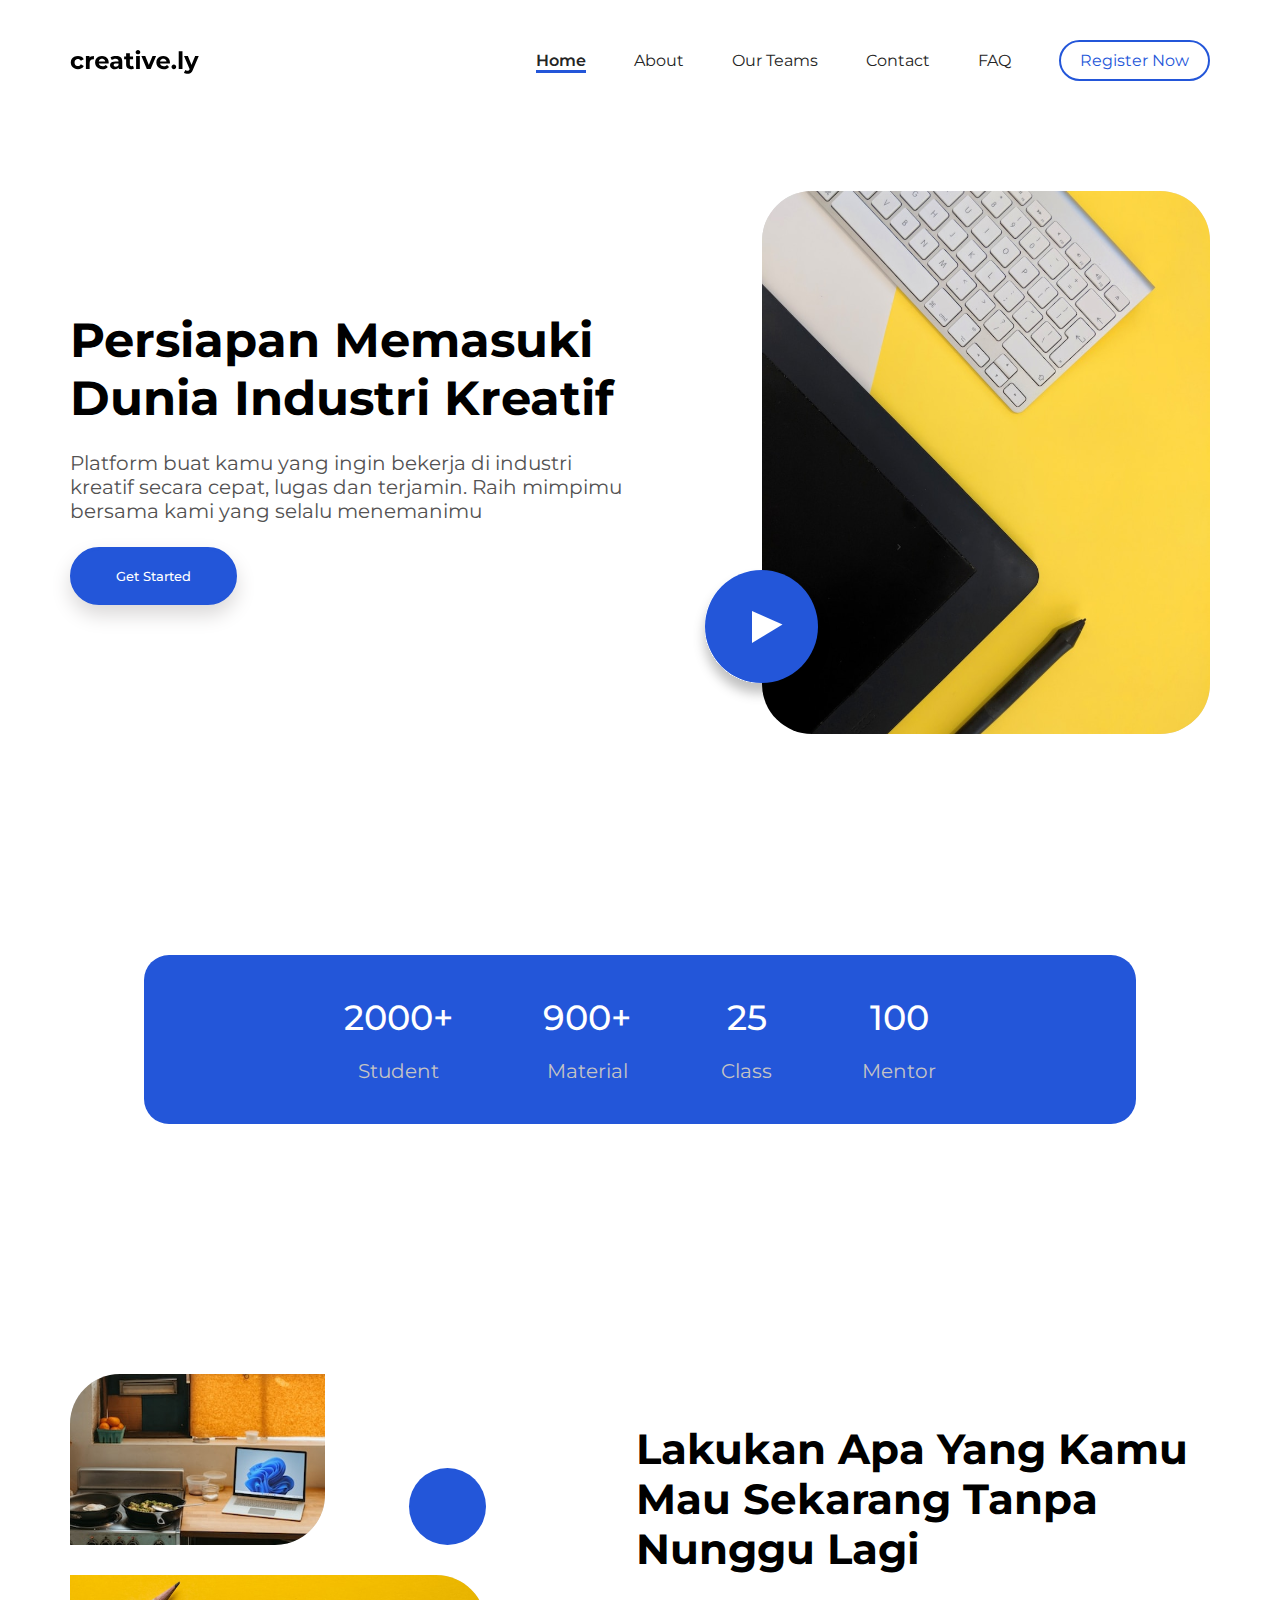
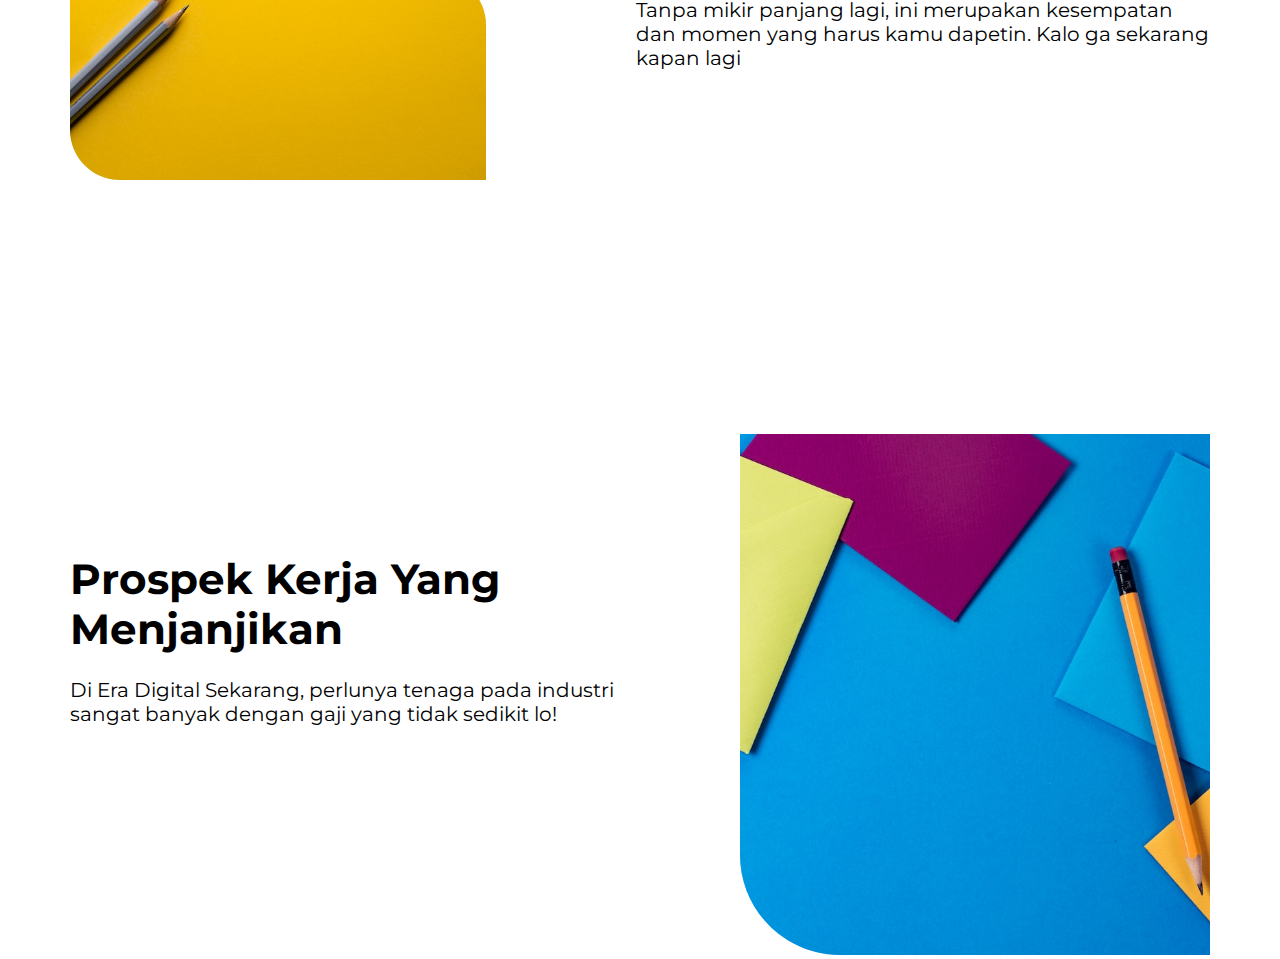
==== index.html @ ce6ff654 "interes,feature1,feature2" ====
<!DOCTYPE html>
<html lang="en">
<head>
    <meta charset="UTF-8">
    <meta http-equiv="X-UA-Compatible" content="IE=edge">
    <meta name="viewport" content="width=device-width, initial-scale=1.0">
    <link rel="stylesheet" href="assets/css/style.css">
    <title>CREATIVE.LY</title>
</head>
<body>
    <div class="container">
    <nav>
        <div class="nav-brand"><img src="assets/img/creative.ly.svg" alt="" srcset=""></div>
        <div class="nav-item">
            <ul class="nav-links">
                <li><a href="#" class="nav-link active">Home</a></li>
                <li><a href="#" class="nav-link">About</a></li>
                <li><a href="#" class="nav-link">Our Teams</a></li>
                <li><a href="#" class="nav-link">Contact</a></li>
                <li><a href="#" class="nav-link">FAQ</a></li>
            </ul>
            <div class="btn-secondary">Register Now</div>
        </div>
    </nav>
    <!--Hero-->
    <div class="hero">
        <div class="hero-heading">
            <h1>Persiapan Memasuki Dunia Industri Kreatif</h1>
            <p>Platform buat kamu yang ingin bekerja di industri kreatif secara cepat, lugas dan terjamin. Raih mimpimu bersama kami yang selalu menemanimu</p>
            <button class="btn-primary">Get Started</button>
        </div>
        <div class="hero-ilus">
            <img src="assets/img/hero-ilus.svg" alt="" srcset="">
            <a href="#"><img src="assets/img/play.svg" class="play" alt="" srcset=""></a>
        </div>
    </div>
    <!--Interest-->
    <section class="interes">
        <div class="row-4-col">
            <div class="col">
                <h4>2000+</h4>
                <p>Student</p>
            </div>
            <div class="col">
                <h4>900+</h4>
                <p>Material</p>
            </div>
            <div class="col">
                <h4>25</h4>
                <p>Class</p>
            </div>
            <div class="col">
                <h4>100</h4>
                <p>Mentor</p>
            </div>
        </div>
    </section>
    <!--Feature 1-->
    <section class="feature-one">
        <div class="feature-one-ilus">
            <img src="assets/img/Group3.svg" alt="" srcset="">
        </div>
        <div class="heading-ft-one">
            <h1>Lakukan Apa Yang Kamu Mau Sekarang Tanpa Nunggu Lagi</h1>
            <p>Tanpa mikir panjang lagi, ini merupakan kesempatan dan momen yang harus kamu dapetin. Kalo ga sekarang kapan lagi</p>
        </div>
    </section>
    <!--Feature 2-->
    <section class="feature-two">
        <div class="heading-ft-two">
            <h1>Prospek Kerja Yang Menjanjikan</h1>
            <p>Di Era Digital Sekarang, perlunya tenaga pada industri sangat banyak dengan gaji yang tidak sedikit lo!</p>
        </div>
        <div class="feature-one-ilus">
            <img src="assets/img/feature-2.svg" alt="" srcset="">
        </div>
    </section>
    </div>
</body>
</html>
---- assets/css/style.css ----
@import url('https://fonts.googleapis.com/css2?family=Montserrat:wght@400;500;700&family=Quicksand:wght@400;500;700&display=swap');

* {
    font-family: "Montserrat";
    margin: 0;
    padding: 0;;
}

.container{
    width: 1140px;
    margin: auto auto;
}
.nav-brand img{
    margin-top: 10px;
}

nav{
    display: flex;
    justify-content: space-between;
    margin-top: 40px;
}

.nav-item{
    display: flex;
    align-items: center;
}

.nav-links{
    display: flex;
}

.nav-links li{
    margin-right:  48px;
    list-style: none;
}

.nav-links a{
    color: #242424;
    text-decoration: none;
}

.nav-link.active{
    font-weight: 600;
    border-bottom: 3px solid #2356D9;
}

.btn-secondary{
    border: 2px solid #2356D9;
    color: #2356D9;
    padding: 9px 19px;
    border-radius: 50px;
}

.hero-heading{
    margin-top: 230px;
}

.hero-heading h1{
    font-size: 48px;
    width: 60%;
    margin-bottom: 24px;
}

.hero-heading p{
    font-size: 20px;
    width: 50%;
    margin-bottom: 24px;
    color: #535252;
}
.btn-primary{
    border: 3px solid #2356D9;
    background-color: #2356D9;
    color: #fff;
    padding: 18px 43px;
    border-radius: 50px;
    box-shadow: 0 10px 20px #dad8d8;
    font-weight: 500;
}

.hero{
    display: flex;
}

.hero-ilus{
margin-top: 110px;
position: relative;
}

.hero-ilus img{
right: 0;
position: absolute;
}

img.play{
    position: absolute;
    right: 380px;
    bottom: -100px;
}

.interes{
    width: 992px;
    margin-top: 350px;
    margin-left: auto ;
    margin-right: auto;
    background-color: #2356D9;
    border-radius: 25px;
}

.row-4-col {
    display: flex;
    padding: 41px 155px;
    justify-content: space-around;
    text-align: center;
}

.col h4{
    font-size: 35px;
    font-weight: 500;
    color: #fff;
}

.col p{
    font-size: 20px;
    color: rgb(197, 196, 196);
    margin-top: 20px;
}
.feature-one{
    display: flex;
    margin-top: 250px;
    justify-content: center;
}

.feature-two{
    display: flex;
    margin-top: 250px;
    justify-content: space-between;
}

/* .feature-one-ilus img{
    right: 12px;
} */

.heading-ft-one{
    margin-top: 50px;
    margin-left: 150px;
}

.heading-ft-two{
    width: 50%;
    margin-top: 120px;
}

.heading-ft-two h1{
    font-size: 42px;
    line-height: 50px;
}
.heading-ft-one h1{
    font-size: 42px;
    line-height: 50px;
}

.heading-ft-two p{
    font-size: 20px;
    margin-top: 24px;
}

.heading-ft-one p{
    font-size: 20px;
    margin-top: 24px;
}
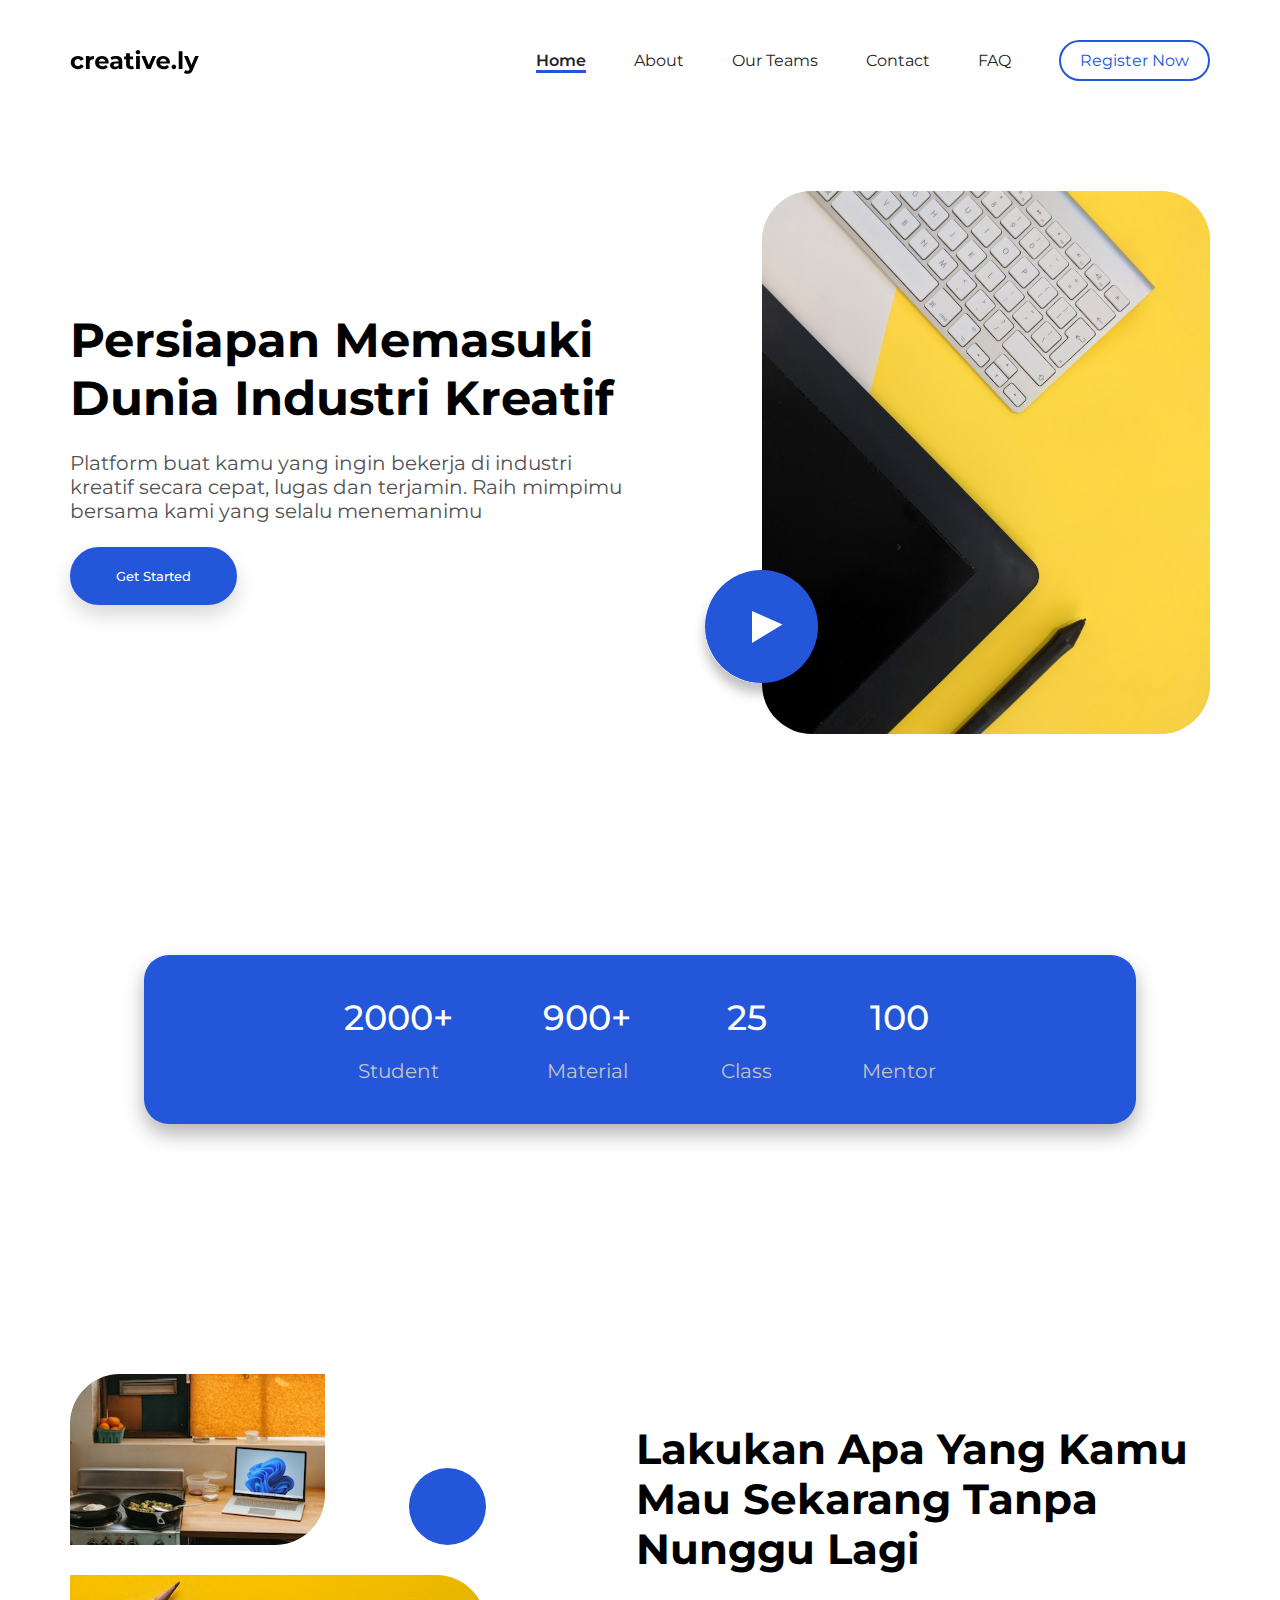
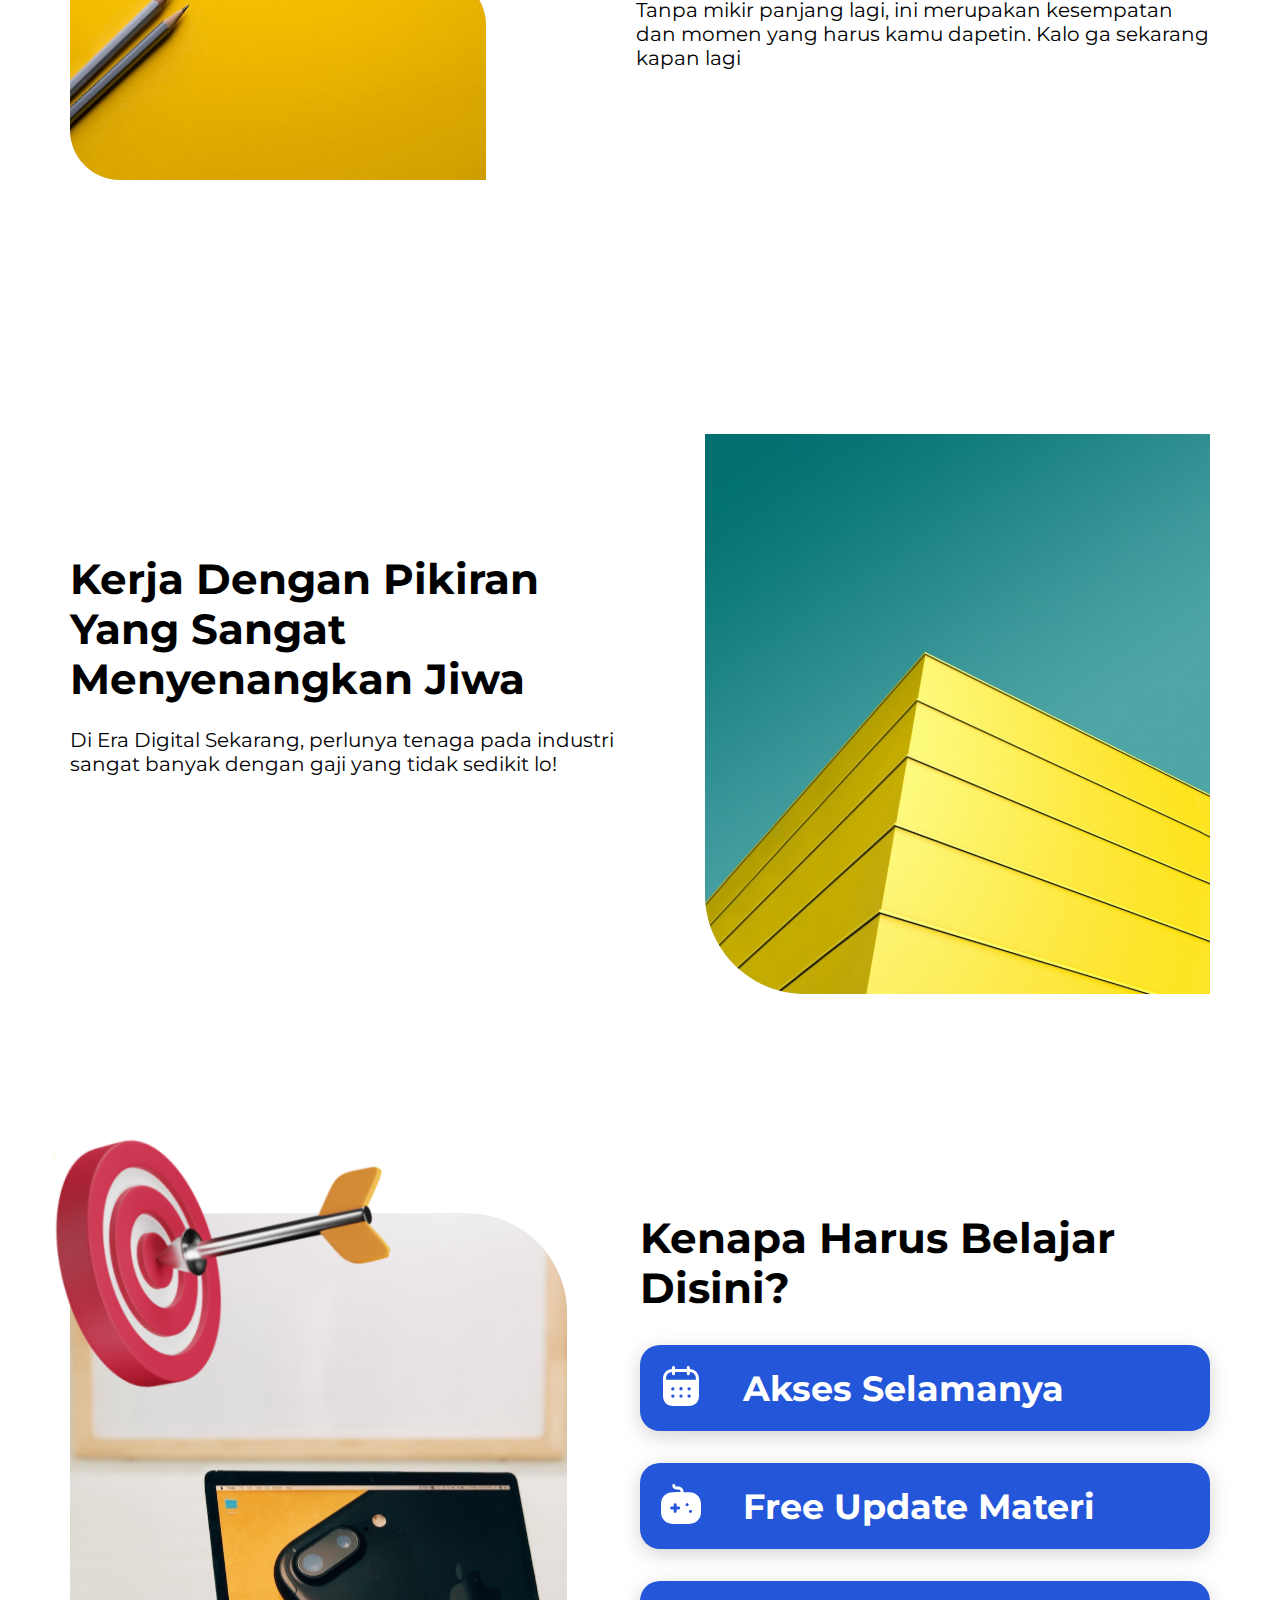
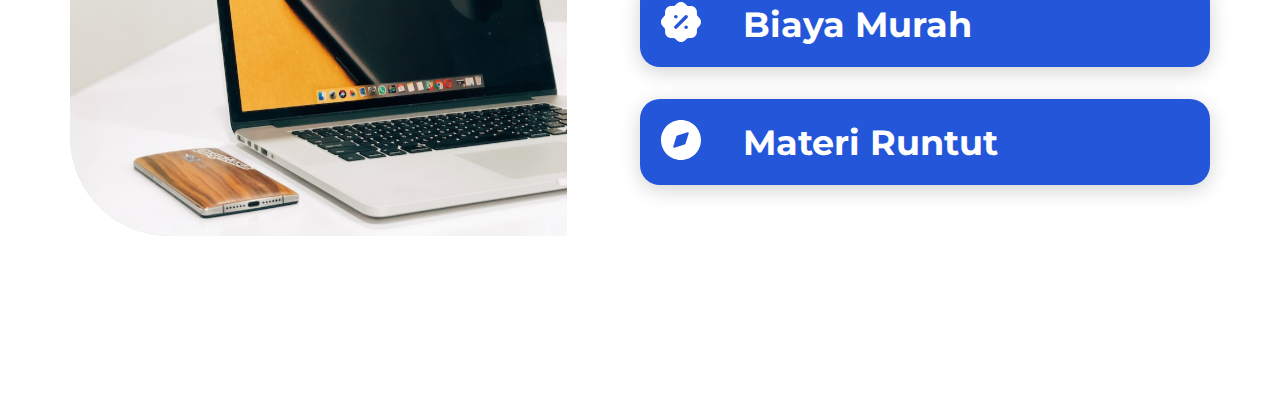
==== commit 9315d424: "Why Page" ====
--- a/index.html
+++ b/index.html
@@ -68,13 +68,55 @@
     <!--Feature 2-->
     <section class="feature-two">
         <div class="heading-ft-two">
-            <h1>Prospek Kerja Yang Menjanjikan</h1>
+            <h1>Kerja Dengan Pikiran Yang Sangat Menyenangkan Jiwa</h1>
             <p>Di Era Digital Sekarang, perlunya tenaga pada industri sangat banyak dengan gaji yang tidak sedikit lo!</p>
         </div>
         <div class="feature-one-ilus">
             <img src="assets/img/feature-2.svg" alt="" srcset="">
         </div>
     </section>
+    <!--reason-->
+    <section class="reason">
+        <div class="rs-ilus">
+            <img src="assets/img/reason.svg" alt="" srcset="">
+            <img src="assets/img/icon-arrow.svg" alt="" srcset="" class="arrow">
+        </div>
+        <div class="heading-reason">
+            <h1>Kenapa Harus Belajar Disini?</h1>
+            <div class="card-rs">
+                <div class="icon-rs">
+                    <img src="assets/img/Calendar.svg" alt="">
+                </div>
+                <div class="card-heading">
+                    <h2>Akses Selamanya</h2>
+                </div>
+            </div>
+            <div class="card-rs">
+                <div class="icon-rs">
+                    <img src="assets/img/Game.svg" alt="">
+                </div>
+                <div class="card-heading">
+                    <h2>Free Update Materi</h2>
+                </div>
+            </div>
+            <div class="card-rs">
+                <div class="icon-rs">
+                    <img src="assets/img/Discount.svg" alt="">
+                </div>
+                <div class="card-heading">
+                    <h2>Biaya Murah</h2>
+                </div>
+            </div>
+            <div class="card-rs">
+                <div class="icon-rs">
+                    <img src="assets/img/Discovery.svg" alt="">
+                </div>
+                <div class="card-heading">
+                    <h2>Materi Runtut</h2>
+                </div>
+            </div>
+        </div>
+    </section>
     </div>
 </body>
 </html>--- a/assets/css/style.css
+++ b/assets/css/style.css
@@ -104,6 +104,7 @@
     margin-right: auto;
     background-color: #2356D9;
     border-radius: 25px;
+    box-shadow: 0 10px 20px #b5b2b2;
 }
 
 .row-4-col {
@@ -136,10 +137,6 @@
     justify-content: space-between;
 }
 
-/* .feature-one-ilus img{
-    right: 12px;
-} */
-
 .heading-ft-one{
     margin-top: 50px;
     margin-left: 150px;
@@ -167,4 +164,45 @@
 .heading-ft-one p{
     font-size: 20px;
     margin-top: 24px;
+}
+
+.reason{
+    display: grid;
+    grid-template-columns: 1fr 1fr;
+    margin: 215px auto ;
+}
+
+.card-rs{
+    background-color: #2356D9;
+    display: flex;
+    align-items: center;
+    border-radius: 20px;
+    padding: 17px ;
+    margin-top: 32px;
+    box-shadow: 0 5px 20px #d3d3d3;
+}
+
+.heading-reason h1{
+    font-size: 42px;
+    line-height: 50px;
+}
+
+.heading-reason h2{
+    font-size: 35px;
+    line-height: 35px;
+    margin-left: 38px;
+    color: #fff;
+}
+
+.rs-ilus{
+    position: relative;
+}
+
+.rs-ilus img{
+    position: absolute;
+}
+
+img.arrow{
+    left: -70px;
+    top: -200px;
 }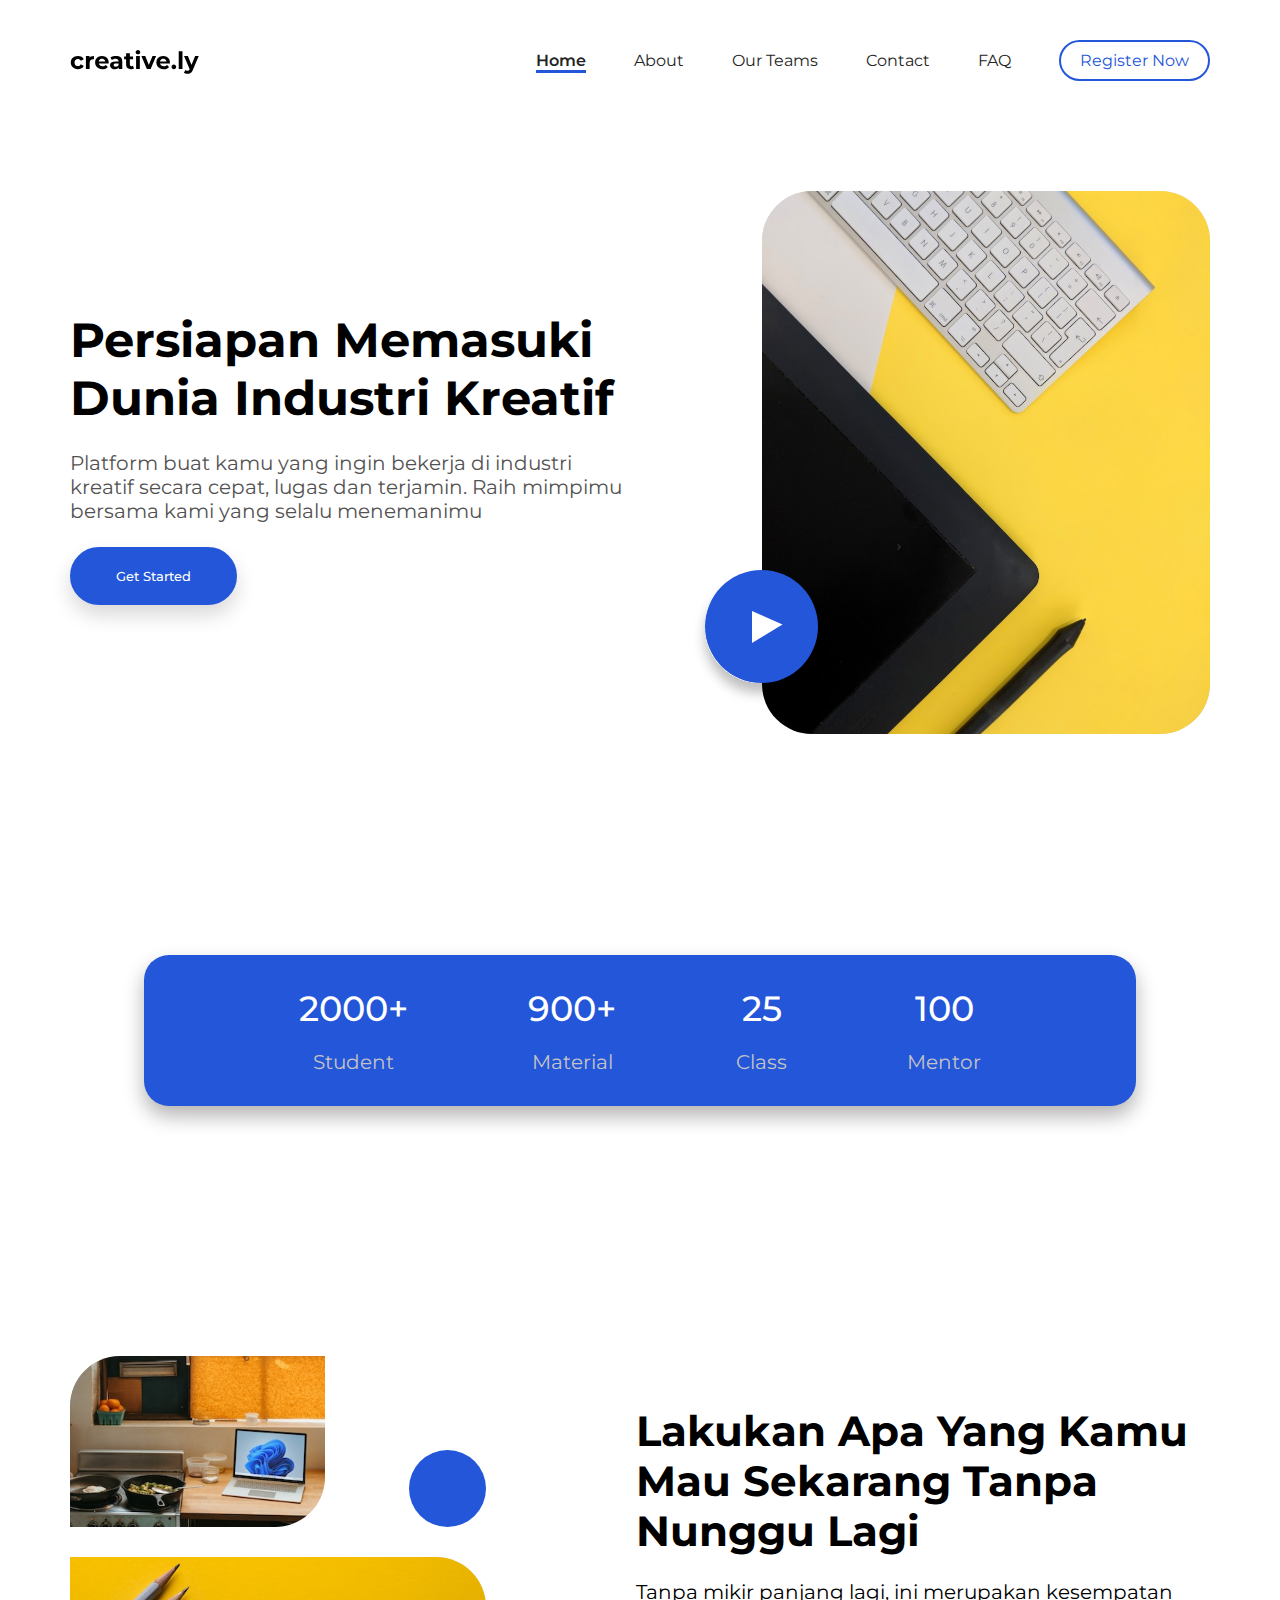
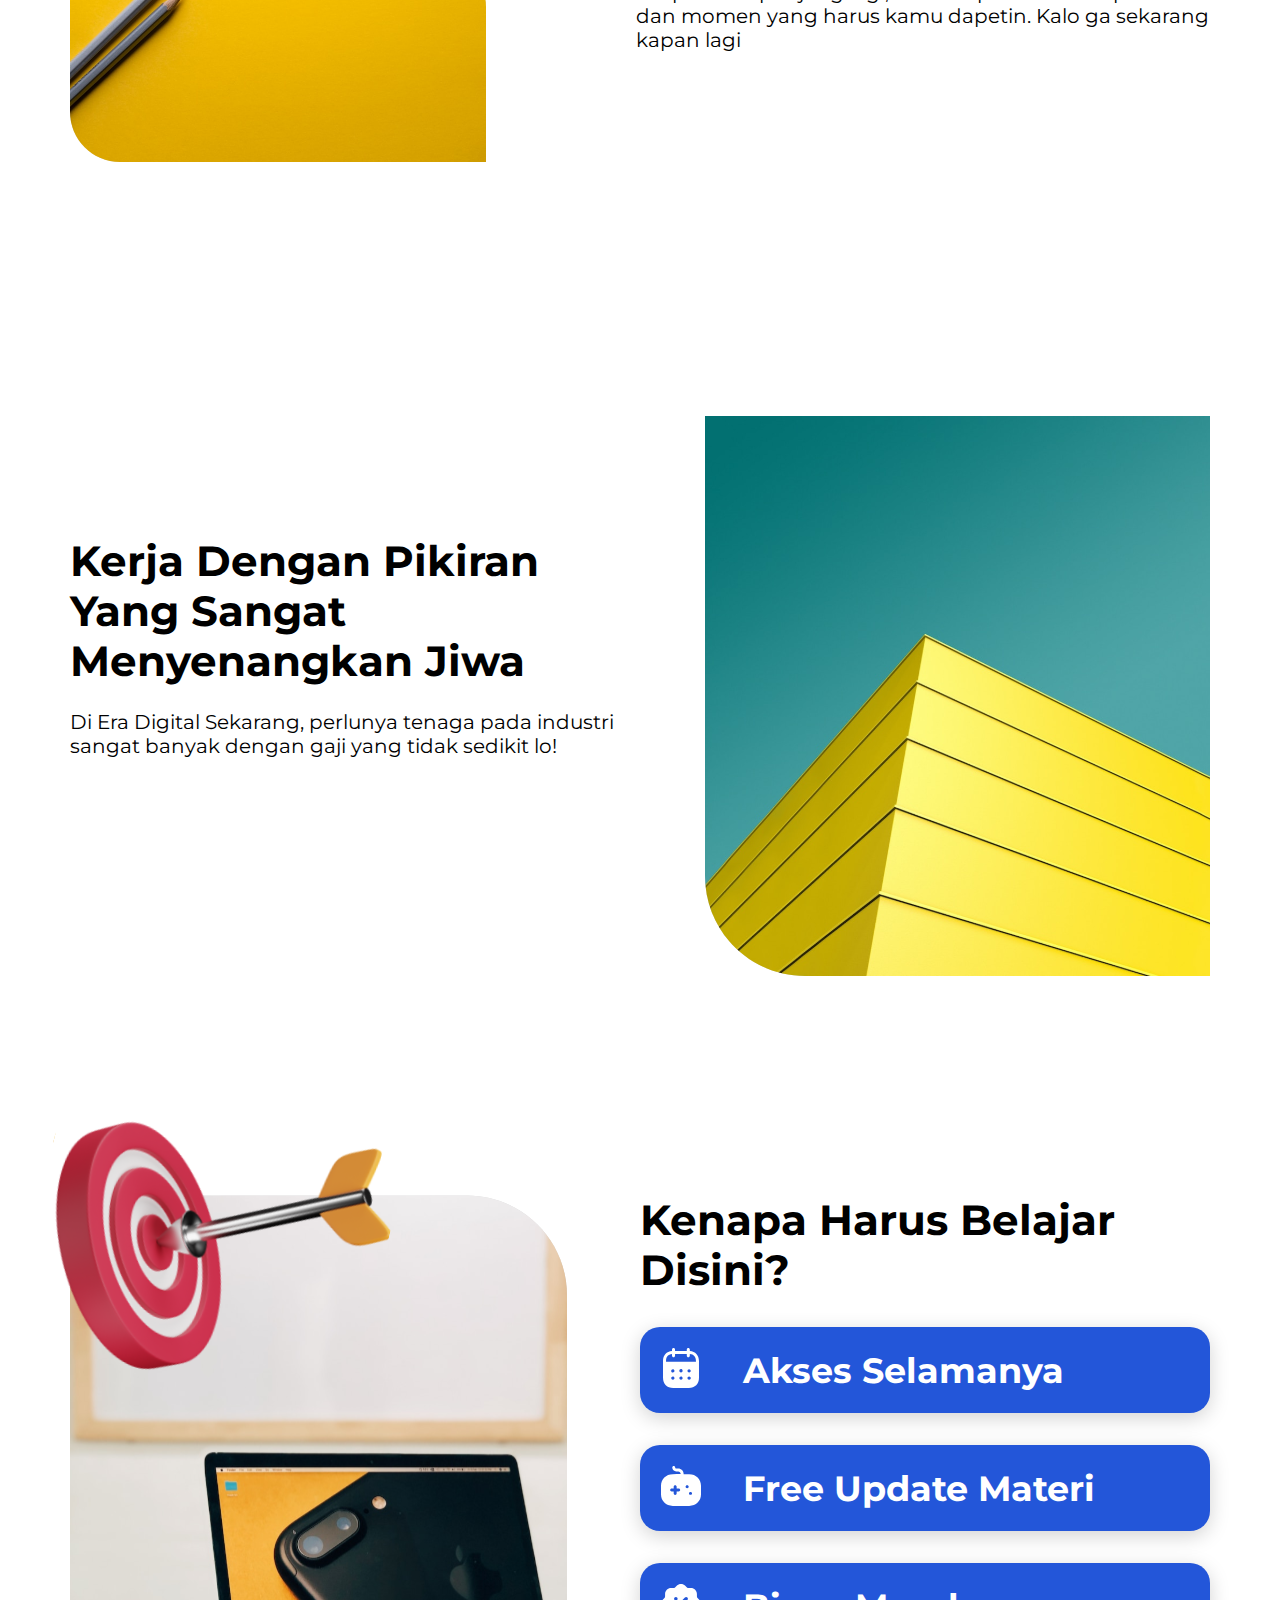
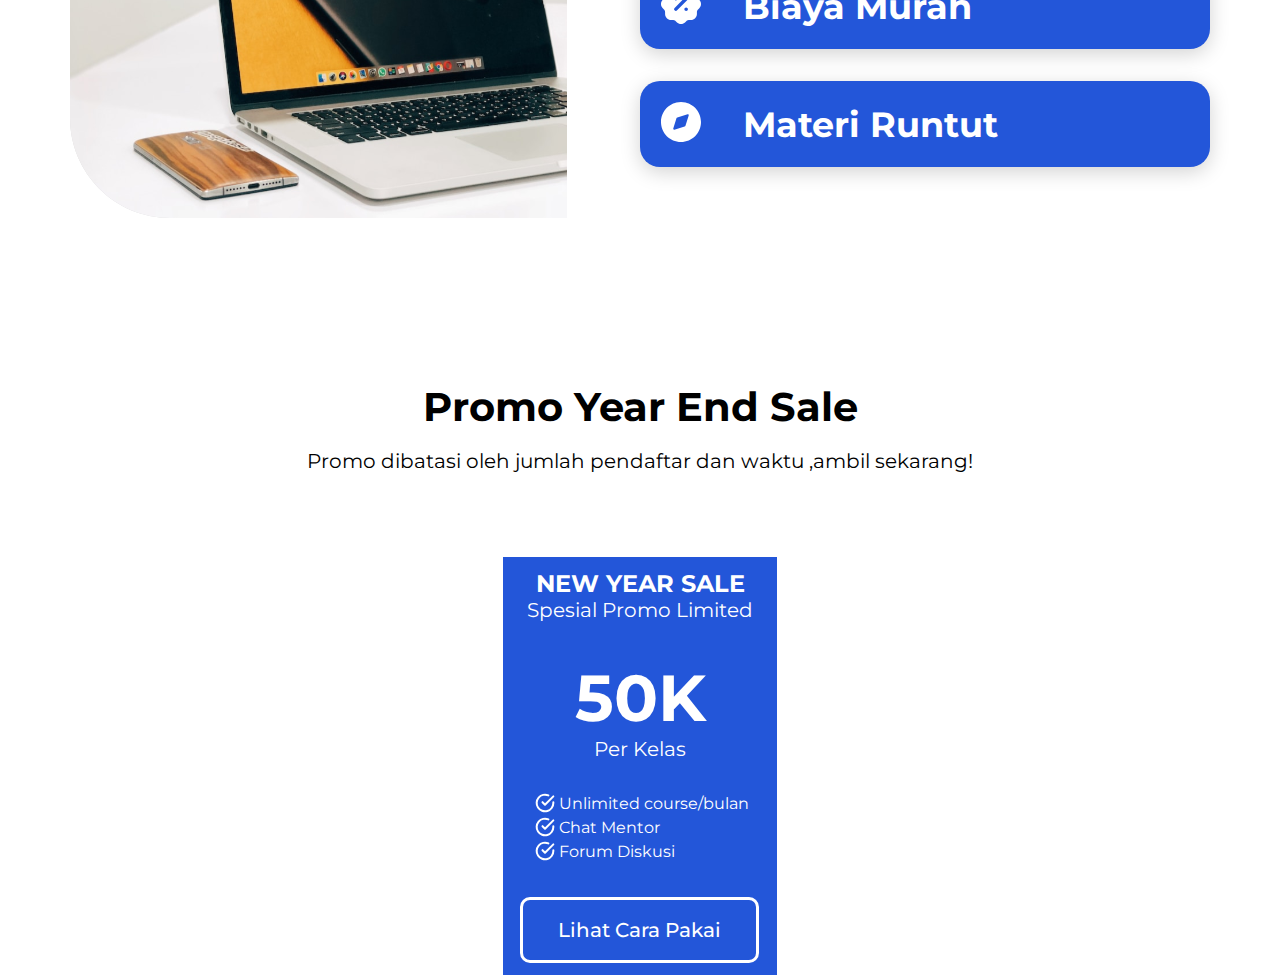
==== commit 4234ae1f: "pricing" ====
--- a/index.html
+++ b/index.html
@@ -117,6 +117,39 @@
             </div>
         </div>
     </section>
+    <!--Price-->
+    <section class="price">
+        <div class="heading-price">
+            <h1>Promo Year End Sale</h1>
+            <p>Promo dibatasi oleh jumlah pendaftar dan waktu ,ambil sekarang!</p>
+        </div>
+        <div class="card-price">
+            <div class="description-price">
+                <div class="tittle-price">
+                <h2>NEW YEAR SALE</h2>
+                <p>Spesial Promo Limited</p>
+                </div>
+                <div class="pricing">
+                    <h1>50<span>K</span> </h1>
+                    <p class="pricing">Per Kelas</p>
+                </div>
+                <div class="feature-list">
+                    <p>
+                        <img src="assets/img/check-circle.svg" alt="" srcset="">Unlimited course/bulan
+                    </p>
+                    <p>
+                        <img src="assets/img/check-circle.svg" alt="" srcset="">Chat Mentor
+                    </p>
+                    <p>
+                        <img src="assets/img/check-circle.svg" alt="" srcset="">Forum Diskusi
+                    </p>
+                </div>
+                <div class="cta-price">
+                    <button class="btn-price">Lihat Cara Pakai</button>
+                </div>
+            </div>
+        </div>
+    </section>
     </div>
 </body>
 </html>--- a/assets/css/style.css
+++ b/assets/css/style.css
@@ -51,6 +51,13 @@
     border-radius: 50px;
 }
 
+.btn-secondary:hover{
+    color: #fff;
+    background-color: #2356D9;
+    padding: 9px 19px;
+    border-radius: 50px;
+}
+
 .hero-heading{
     margin-top: 230px;
 }
@@ -109,8 +116,8 @@
 
 .row-4-col {
     display: flex;
-    padding: 41px 155px;
-    justify-content: space-around;
+    padding: 32px 155px;
+    justify-content: space-between;
     text-align: center;
 }
 
@@ -205,4 +212,94 @@
 img.arrow{
     left: -70px;
     top: -200px;
+}
+
+.heading-price{
+    text-align: center;
+}
+
+.heading-price h1{
+    font-size: 40px;
+}
+
+.heading-price p{
+    font-size: 20px;
+    margin-top: 18px;
+}
+
+.card-price{
+    margin-top: 84px;
+    width: 250px;
+    background-color: #2356D9;
+    padding: 12px;
+    margin-left: auto ;
+    margin-right: auto;
+}
+
+.tittle-price{
+    text-align: center;
+    margin-bottom: 36px;
+}
+
+.tittle-price h2{
+    font-size: 24px;
+    color: #fff;
+}
+
+.tittle-price p{
+    font-size: 20px;
+    color: #fff;
+}
+
+.pricing{
+    text-align: center;
+    margin-bottom: 32px;
+}
+
+.pricing h1{
+    font-size: 65px;
+    color: #fff;
+}
+
+.pricing p{
+    font-size: 20px;
+    color: #fff;
+}
+
+.feature-list{
+    margin-left: 20px;
+}
+
+.feature-list p{
+    display: flex;
+    align-items: center;
+    color: #fff;
+    margin-top: 4px;
+}
+
+.feature-list img{
+    margin-right: 4px;
+}
+
+.btn-price{
+    background-color: #2356D9;
+    color: #fff;
+    border: 3px solid #fff;
+    padding: 18px 35px;
+    font-size: 20px;
+    font-weight: 500;
+    border-radius: 10px;
+    margin-top: 36px;
+    margin-left: 5px;
+}
+
+.btn-price:hover{
+    background-color: #fff;
+    color: #2356D9;
+    padding: 18px 35px;
+    font-size: 20px;
+    font-weight: 500;
+    border-radius: 10px;
+    margin-top: 36px;
+    margin-left: 5px;
 }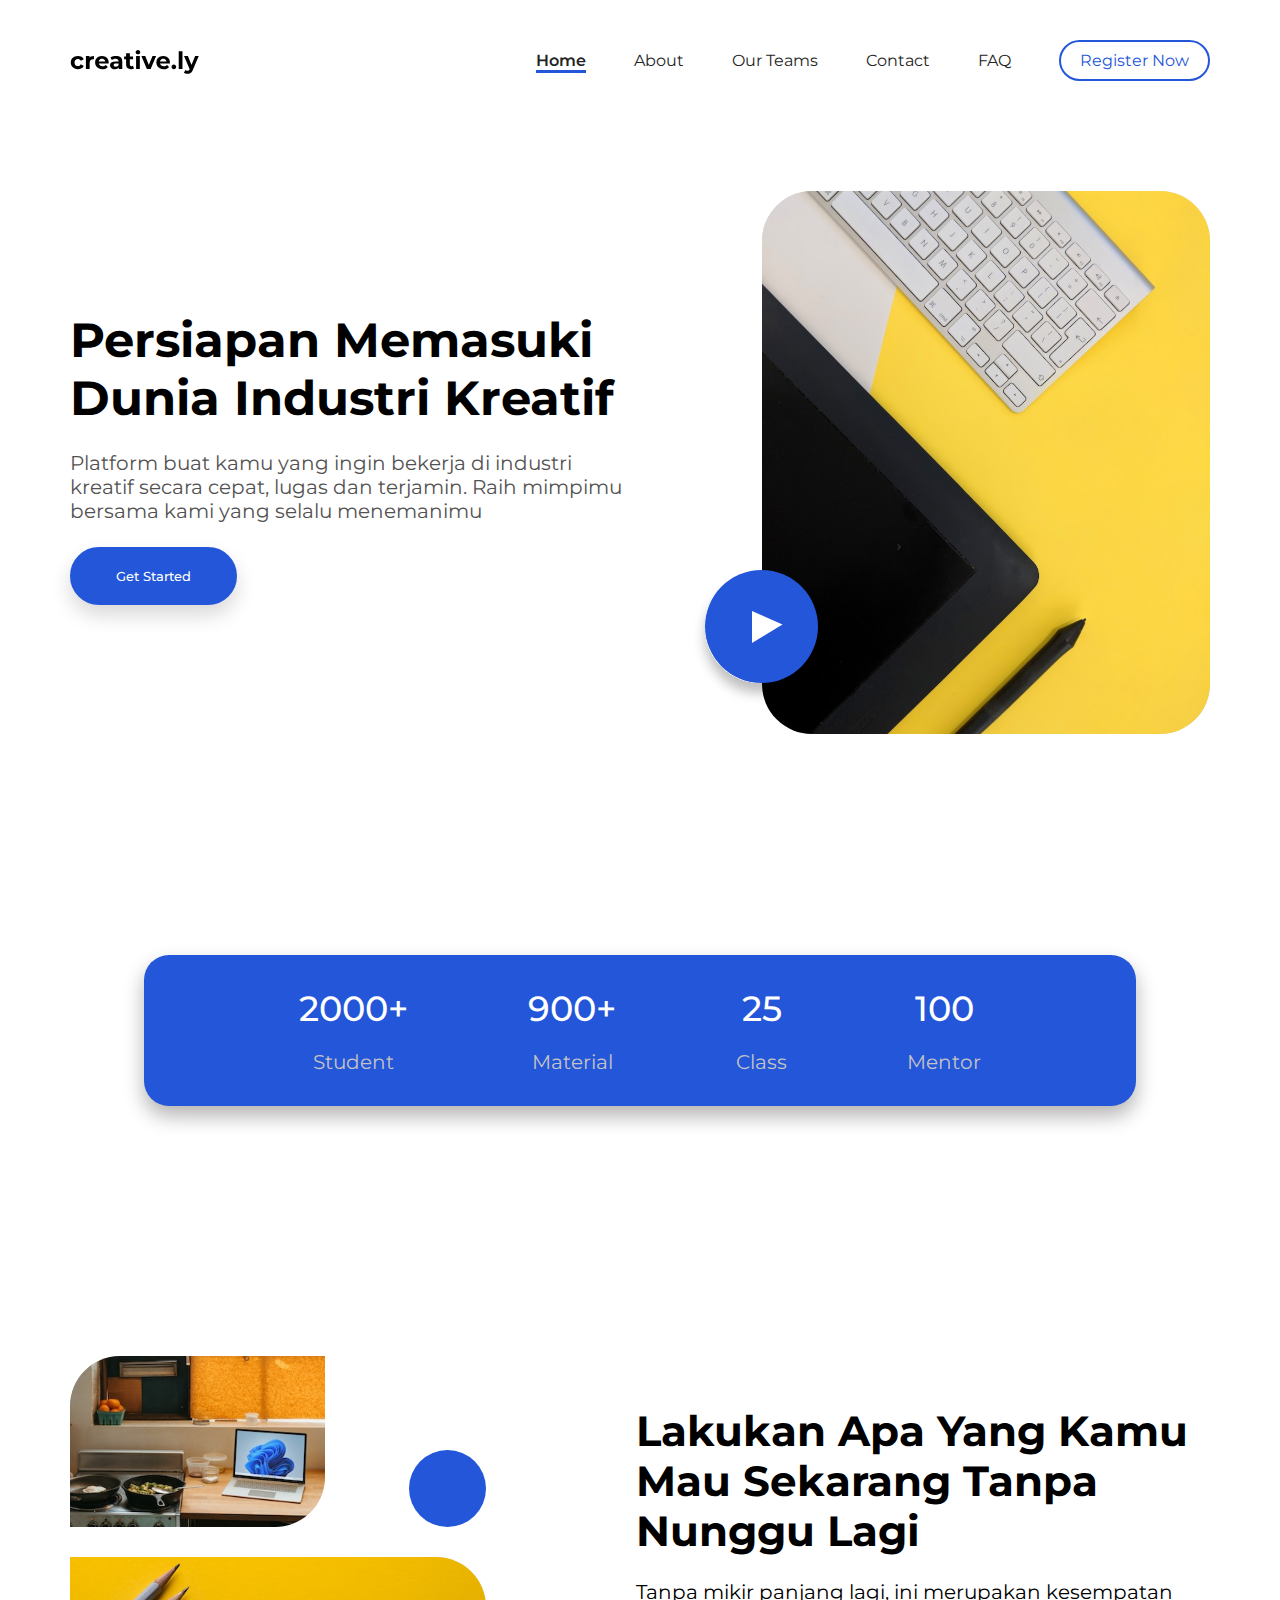
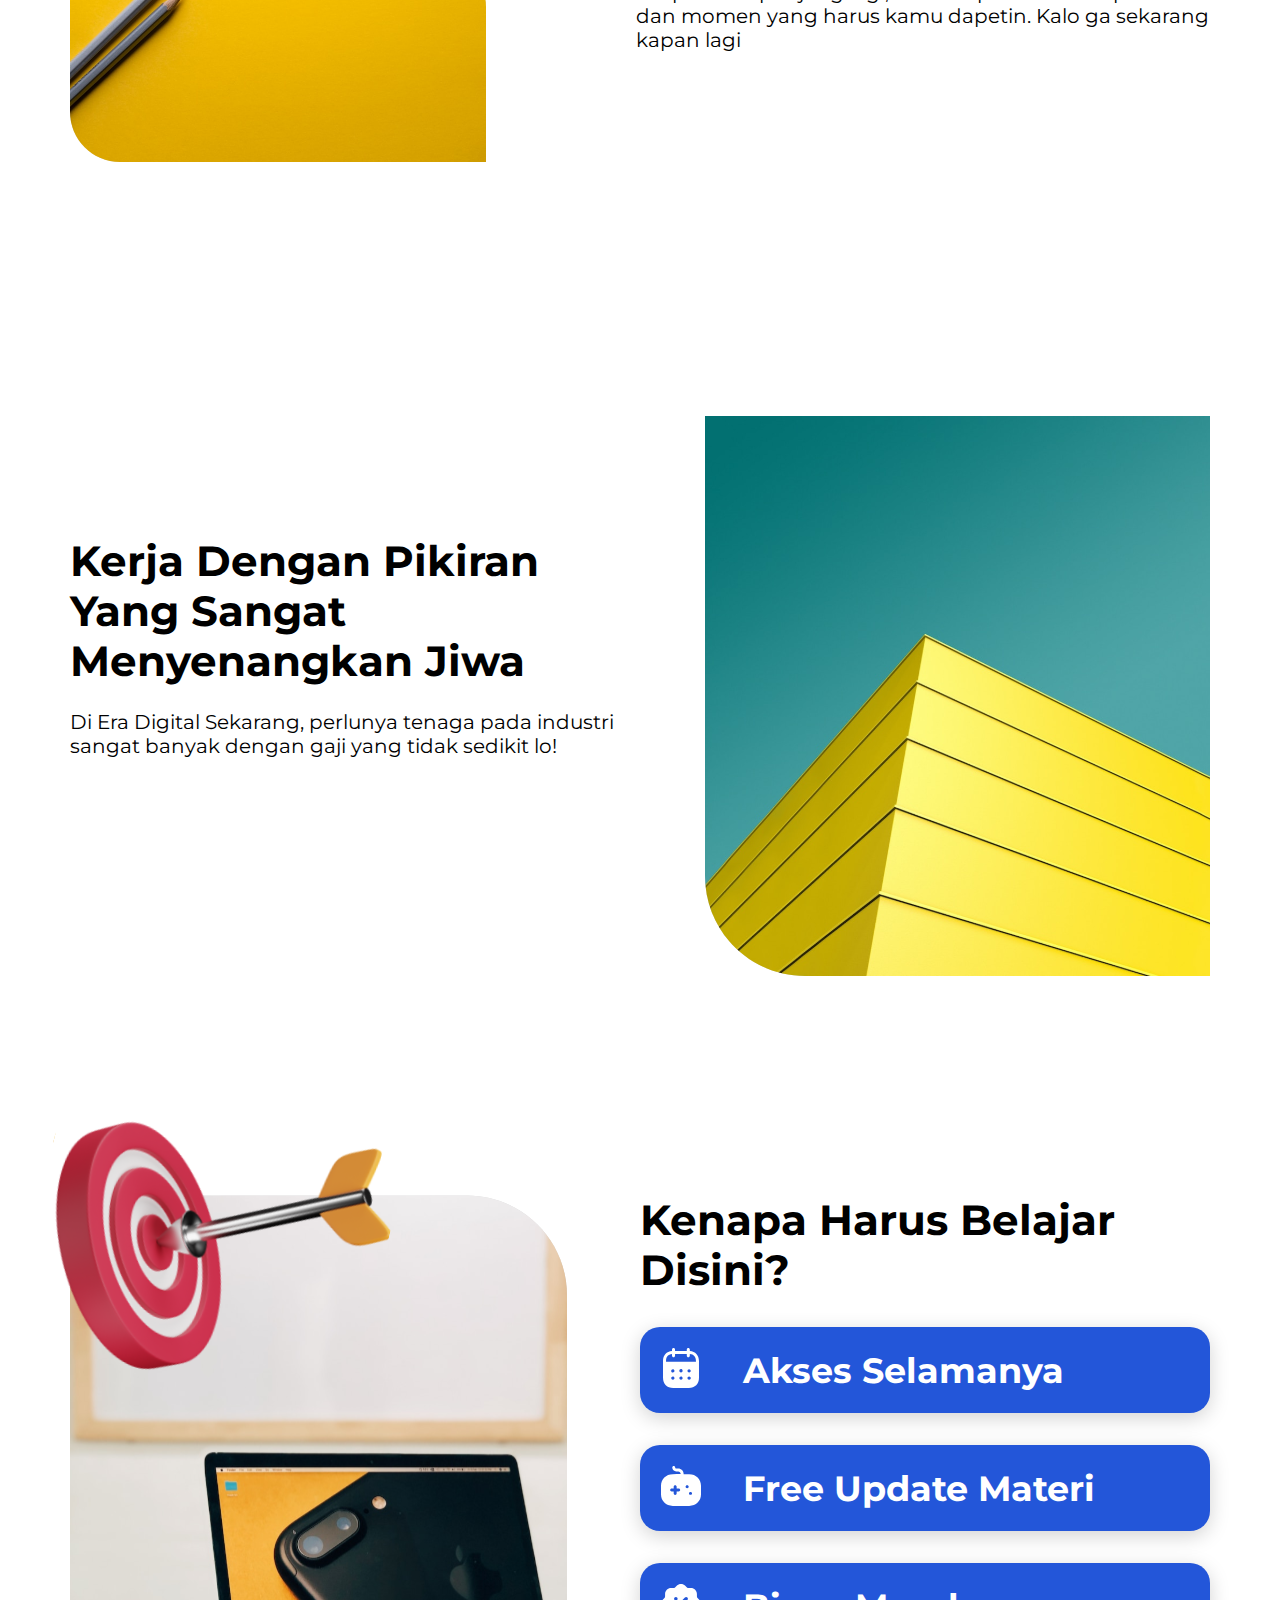
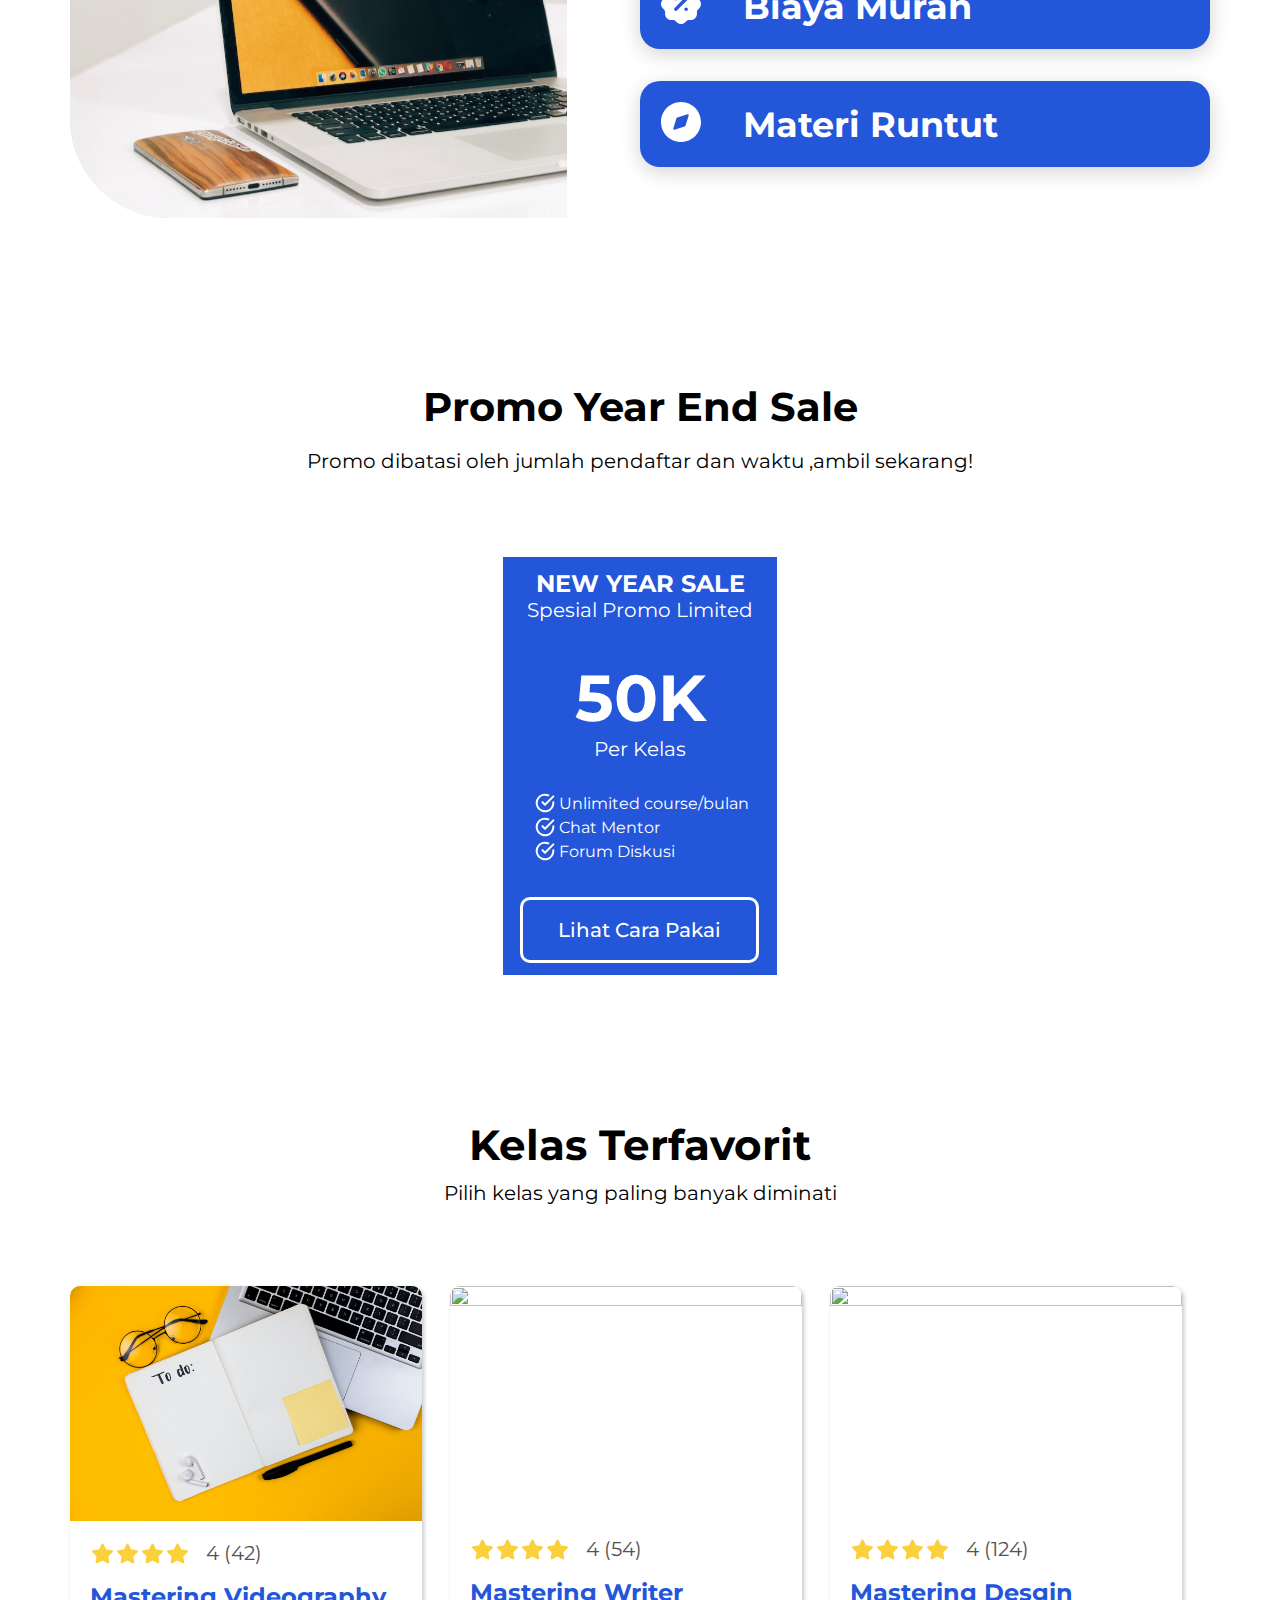
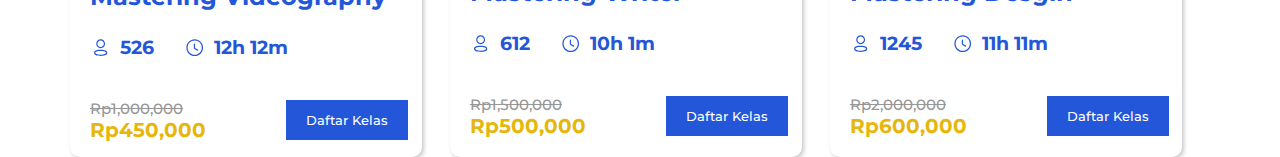
==== commit cf684f38: "Favorite Class" ====
--- a/index.html
+++ b/index.html
@@ -150,6 +150,124 @@
             </div>
         </div>
     </section>
+    <!--favorite-->
+    <section class="favorite">
+        <div class="heading-favorite">
+            <h1>Kelas Terfavorit</h1>
+            <p>Pilih kelas yang paling banyak diminati</p>
+        </div>
+        <div class="row-card-fav">
+        <div class="card-favorite">
+            <div class="img-fav">
+                <img src="assets/img/fav-1.jpg" alt="" srcset="">
+            </div>
+            <div class="container-fav">
+            <div class="star-rate">
+                <img src="assets/img/Star.svg" alt="" srcset="">
+                <img src="assets/img/Star.svg" alt="" srcset="">
+                <img src="assets/img/Star.svg" alt="" srcset="">
+                <img src="assets/img/Star.svg" alt="" srcset="">
+                <p>4 (42)</p>
+            </div>
+            <div class="heading-card-favorite">
+                <h2>Mastering Videography</h2>
+            </div>
+            <div class="rate-card">
+                <div class="count-pro">
+                    <img src="assets/img/Profile.svg" alt="">
+                    <h3>526</h3>
+                </div>
+                <div class="count-time">
+                    <img src="assets/img/Time-Circle.svg" alt="">
+                    <h3>12h 12m</h3>
+                </div>
+            </div>
+            <div class="bottom-card">
+            <div class="fav-price">
+                <h4><strike>Rp1,000,000</strike></h4>
+                <h3>Rp450,000</h3>
+            </div>
+            <div class="btn-card-fav">
+                <button class="btn-fav">Daftar Kelas</button>
+            </div>
+            </div>
+            </div>
+            </div>
+        <div class="card-favorite">
+            <div class="img-fav">
+                <img src="assets/img/fav-2.jpg" alt="" srcset="" class="rotatethis">
+            </div>
+            <div class="container-fav">
+            <div class="star-rate">
+                <img src="assets/img/Star.svg" alt="" srcset="">
+                <img src="assets/img/Star.svg" alt="" srcset="">
+                <img src="assets/img/Star.svg" alt="" srcset="">
+                <img src="assets/img/Star.svg" alt="" srcset="">
+                <p>4 (54)</p>
+            </div>
+            <div class="heading-card-favorite">
+                <h2>Mastering Writer</h2>
+            </div>
+            <div class="rate-card">
+                <div class="count-pro">
+                    <img src="assets/img/Profile.svg" alt="">
+                    <h3>612</h3>
+                </div>
+                <div class="count-time">
+                    <img src="assets/img/Time-Circle.svg" alt="">
+                    <h3>10h 1m</h3>
+                </div>
+            </div>
+            <div class="bottom-card">
+            <div class="fav-price">
+                <h4><strike>Rp1,500,000</strike></h4>
+                <h3>Rp500,000</h3>
+            </div>
+            <div class="btn-card-fav">
+                <button class="btn-fav">Daftar Kelas</button>
+            </div>
+            </div>
+            </div>
+            </div>
+        <div class="card-favorite">
+            <div class="img-fav">
+                <img src="assets/img/fav-3.jpg" alt="" srcset="" class="rotatethis">
+            </div>
+            <div class="container-fav">
+            <div class="star-rate">
+                <img src="assets/img/Star.svg" alt="" srcset="">
+                <img src="assets/img/Star.svg" alt="" srcset="">
+                <img src="assets/img/Star.svg" alt="" srcset="">
+                <img src="assets/img/Star.svg" alt="" srcset="">
+                <p>4 (124)</p>
+            </div>
+            <div class="heading-card-favorite">
+                <h2>Mastering Desgin</h2>
+            </div>
+            <div class="rate-card">
+                <div class="count-pro">
+                    <img src="assets/img/Profile.svg" alt="">
+                    <h3>1245</h3>
+                </div>
+                <div class="count-time">
+                    <img src="assets/img/Time-Circle.svg" alt="">
+                    <h3>11h 11m</h3>
+                </div>
+            </div>
+            <div class="bottom-card">
+            <div class="fav-price">
+                <h4><strike>Rp2,000,000</strike></h4>
+                <h3>Rp600,000</h3>
+            </div>
+            <div class="btn-card-fav">
+                <button class="btn-fav">Daftar Kelas</button>
+            </div>
+            </div>
+            </div>
+            </div>
+        </div>
+    </section>
+    
     </div>
 </body>
 </html>--- a/assets/css/style.css
+++ b/assets/css/style.css
@@ -3,7 +3,7 @@
 * {
     font-family: "Montserrat";
     margin: 0;
-    padding: 0;;
+    padding: 0;
 }
 
 .container{
@@ -302,4 +302,130 @@
     border-radius: 10px;
     margin-top: 36px;
     margin-left: 5px;
+}
+
+.row-card-fav{
+    display: grid;
+    grid-template-columns: 1fr 1fr 1fr;
+}
+.favorite{
+    margin-top: 144px;
+}
+
+.heading-favorite{
+    text-align: center;
+    margin-bottom: 81px;
+}
+
+.heading-favorite h1{
+    font-size: 42px;
+    margin-bottom: 10px;
+}
+
+.heading-favorite p{
+    font-size: 20px;
+}
+.row-card-fav {
+    display: grid;
+    grid-template-columns: 1fr 1fr 1fr;
+    grid-template-rows: 1fr;
+}
+
+.card-favorite{
+    width: 352px;
+    box-shadow: 2px 2px 4px #c9c9c9;
+    border-radius: 10px;
+}
+
+.img-fav img{
+    width: 100%;
+    border-radius: 10px 10px 0 0;
+    aspect-ratio: 3/2;
+    object-fit: contain;
+}
+img.rotatethis{
+    width: 100%;
+    object-fit: cover;
+}
+
+.star-rate{
+    display: flex;
+    align-items: center;
+    margin-top: 16px;
+}
+.container-fav{
+    margin-left: 20px;
+}
+
+.star-rate p{
+    margin-left: 16px;
+    font-size: 20px;
+    color: #535353;
+}
+
+.heading-card-favorite{
+    margin-top: 16px;
+    margin-bottom: 25px;
+    color: #2356D9;
+}
+.rate-card{
+    display: flex;
+    align-items: center;
+}
+.count-pro{
+    display: flex;
+    color: #2356D9;
+}
+
+.count-pro h3{
+    margin-left: 9px;
+}
+
+.count-time{
+    display: flex;
+    color: #2356D9;
+    margin-left: 30px;
+}
+
+.count-time h3{
+    margin-left: 9px;
+}
+
+.bottom-card{
+    display: flex;
+    margin-top: 40px;
+}
+
+.btn-fav{
+    background-color: #2356D9;
+    padding: 12px 20px;
+    color: #fff;
+    border: none;
+    margin-left: 80px;
+    font-weight: 500;
+}
+
+.btn-fav:hover{
+    background-color: #ffffff;
+    padding: 12px 20px;
+    color: #2356D9;
+    border: 1px solid #2356D9;
+    margin-left: 80px;
+    font-weight: 500;
+}
+
+.bottom-card{
+    margin-bottom: 15px;
+    align-items: center;
+}
+
+.bottom-card h4{
+    color: #979797;
+    font-size: 15px;
+    font-weight: 500;
+}
+
+.bottom-card h3{
+    color: #E7B60B;
+    font-size: 20px;
 }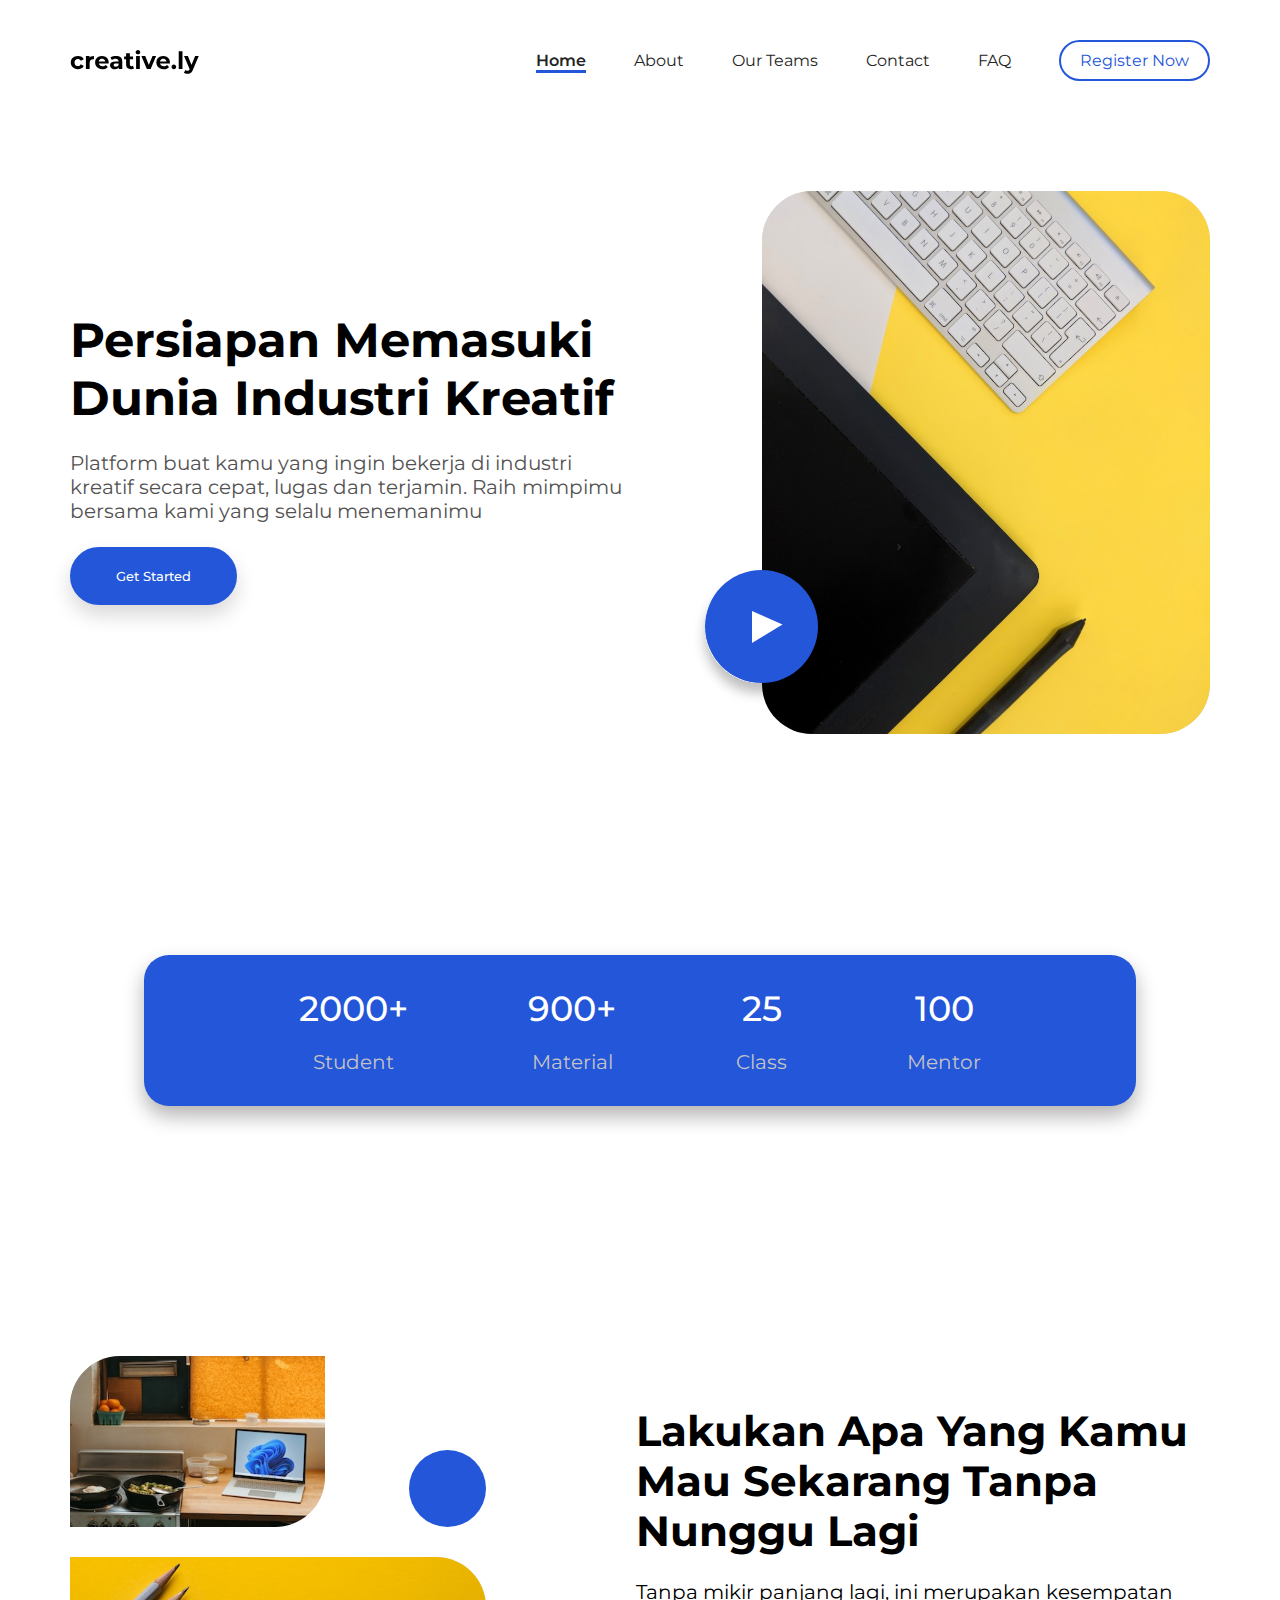
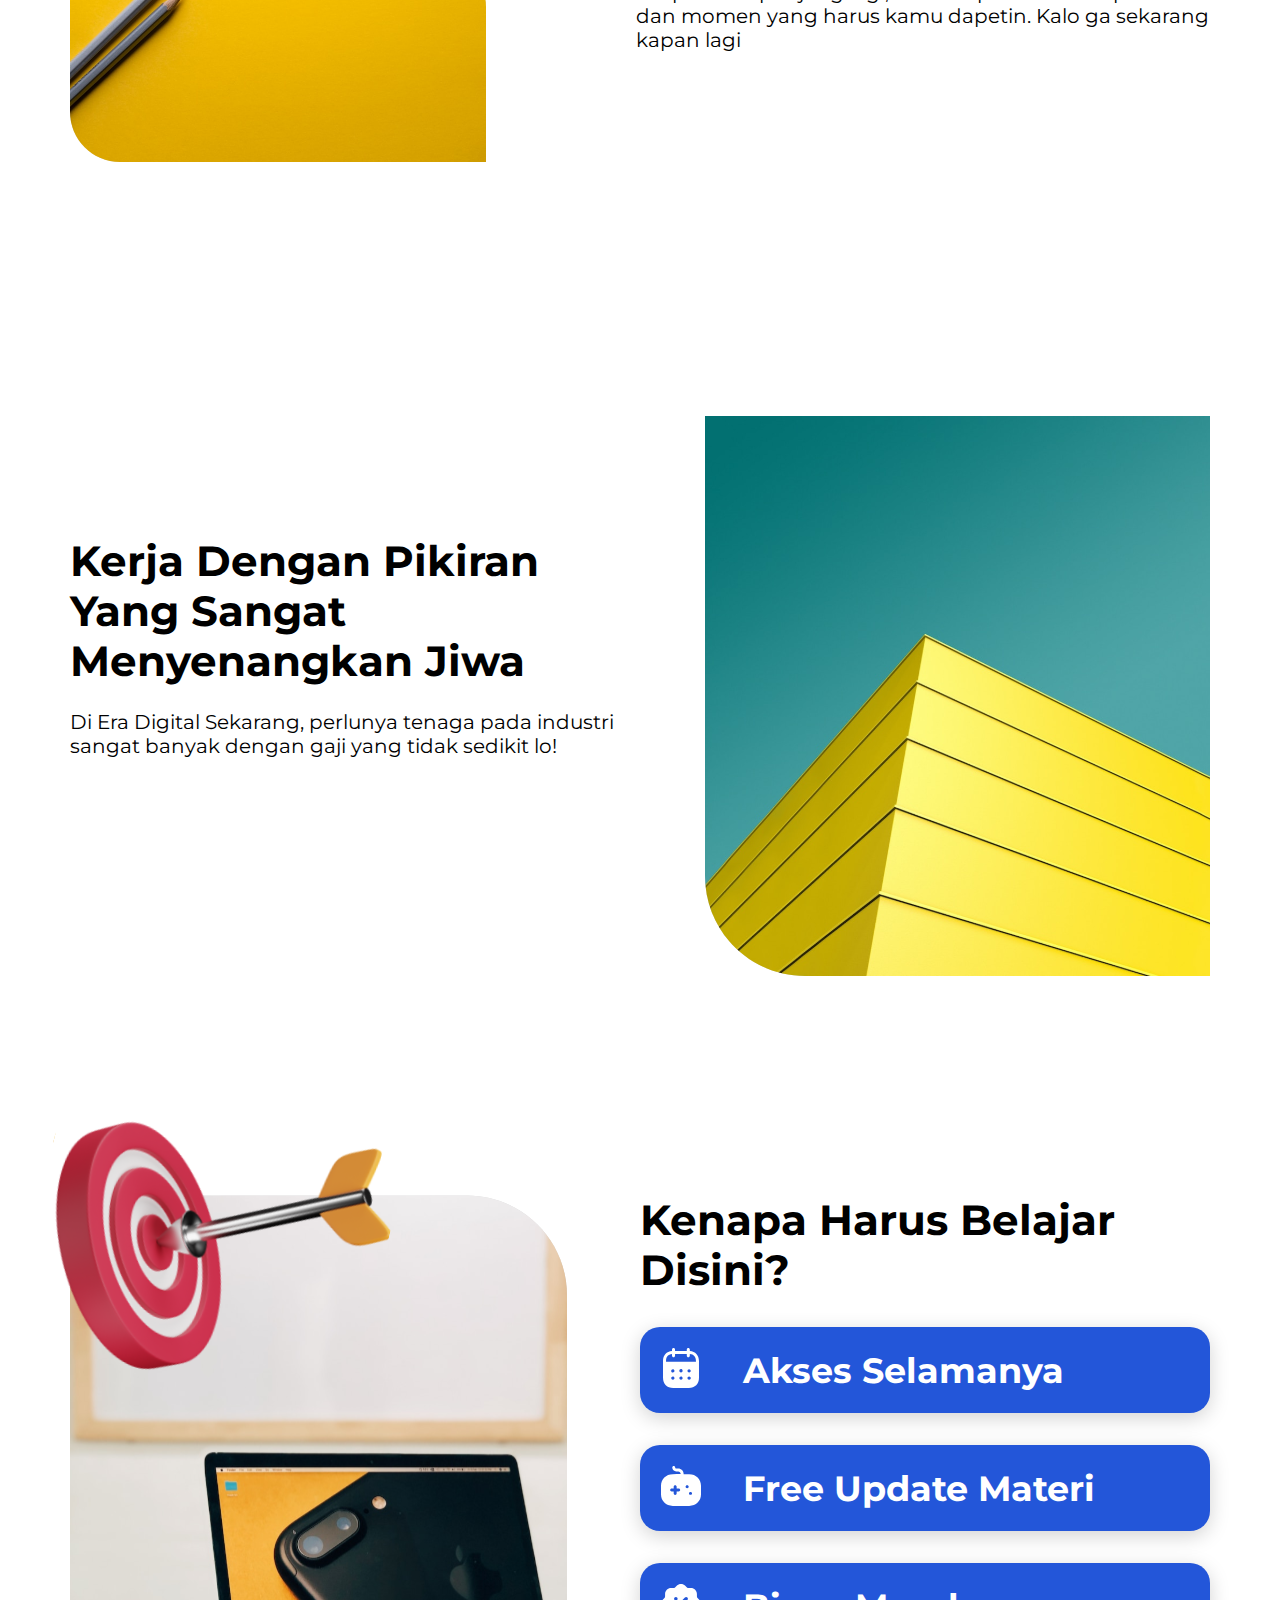
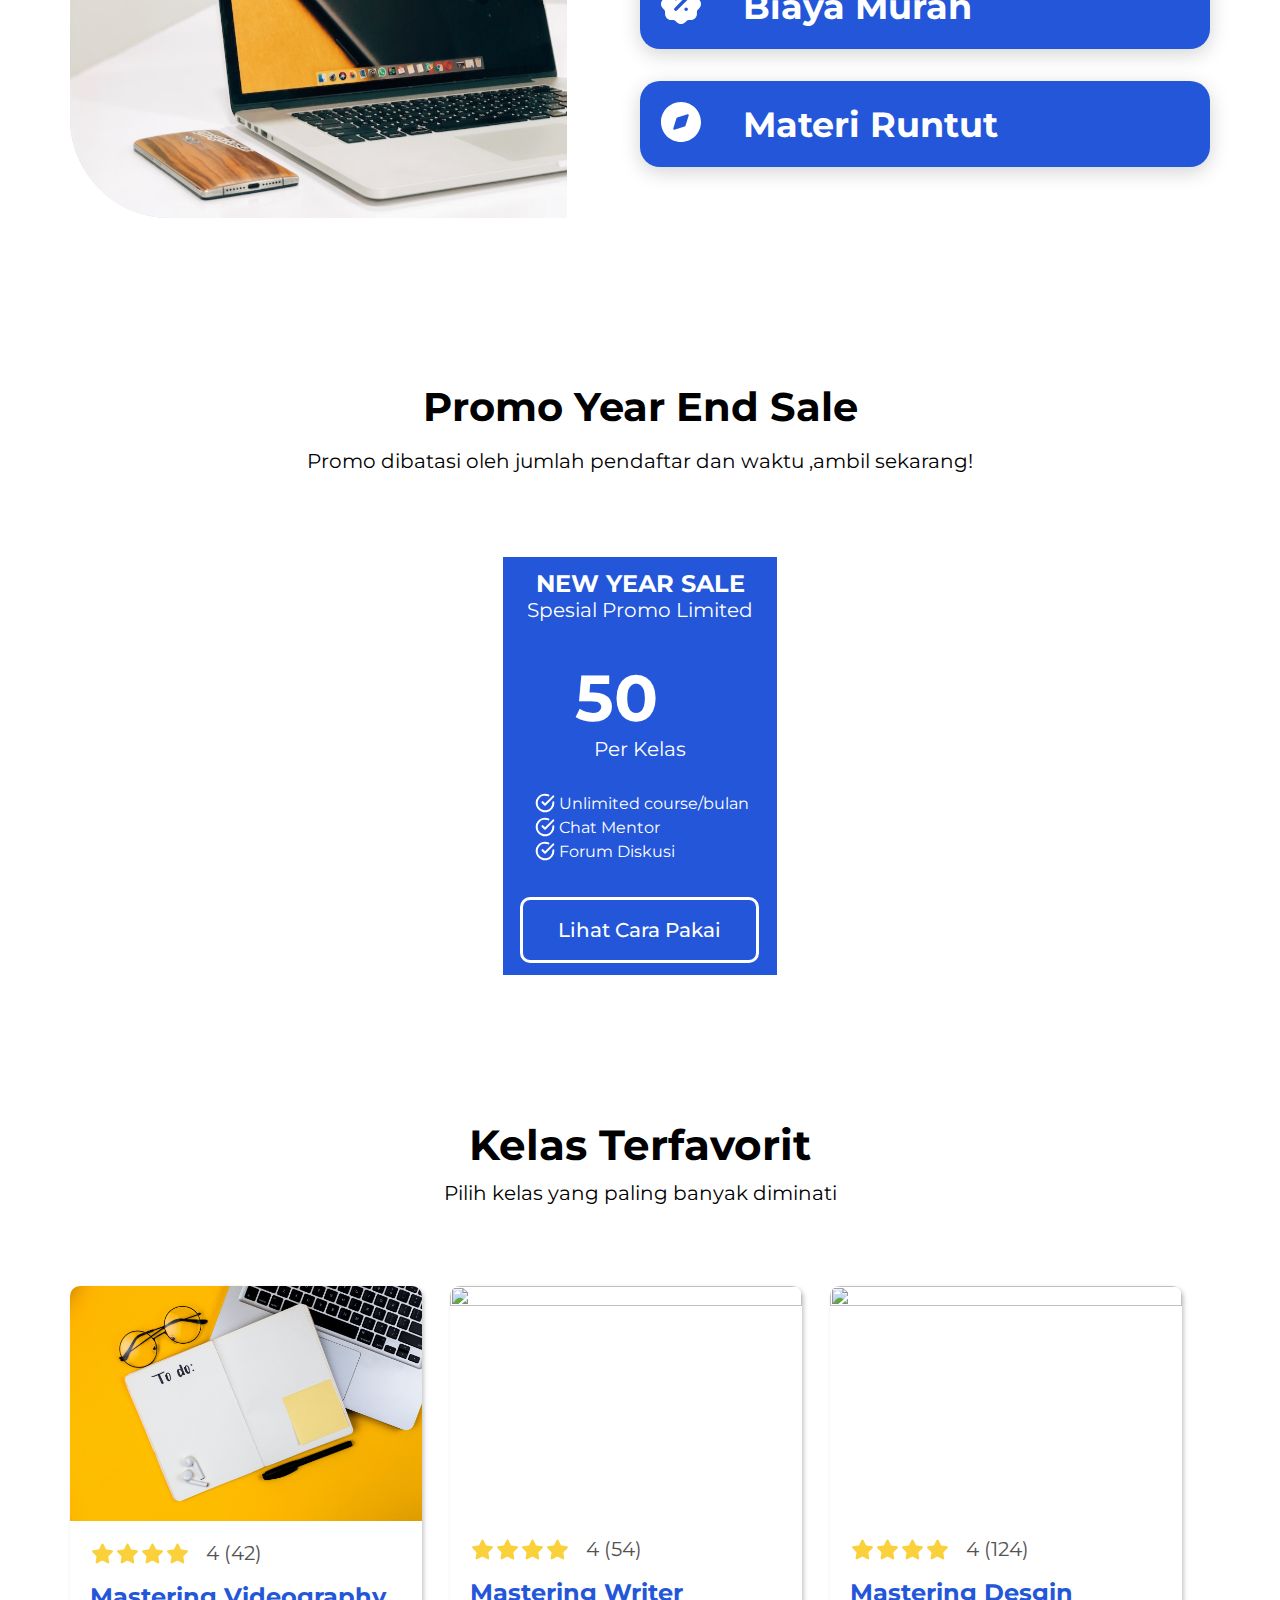
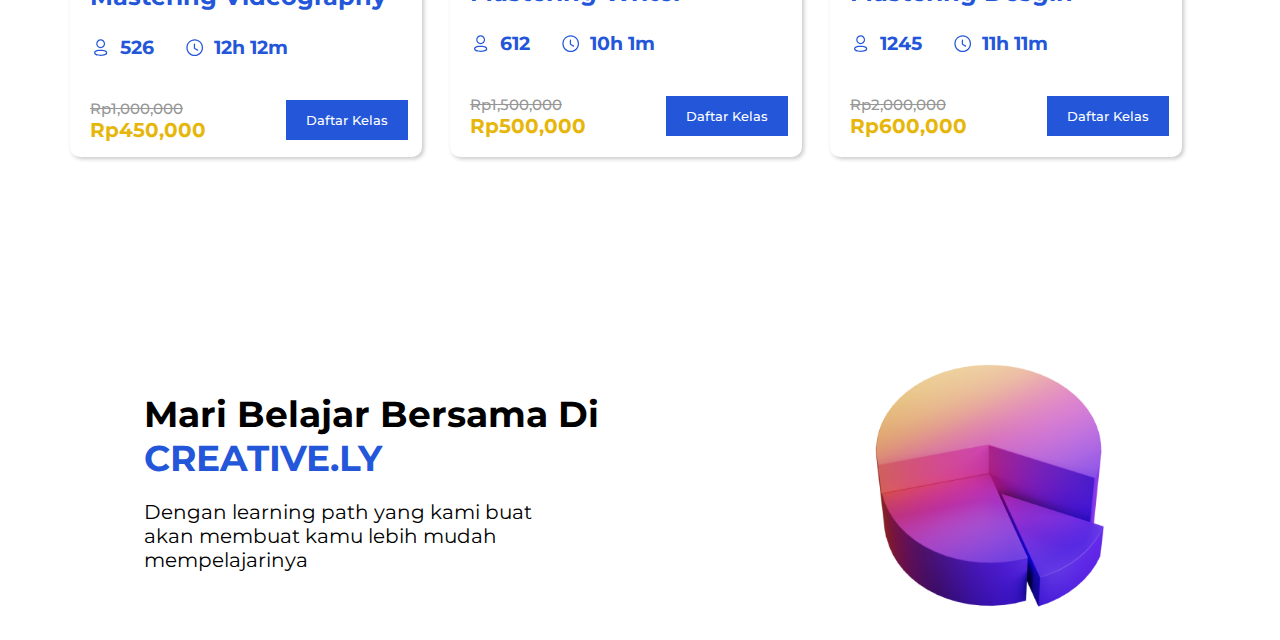
==== commit 37de18b0: "inviting" ====
--- a/index.html
+++ b/index.html
@@ -267,7 +267,16 @@
             </div>
         </div>
     </section>
-    
+    <!--Jumbotron-->
+    <section class="jumbotron">
+        <div class="heading-jumbotron">
+            <h1>Mari Belajar Bersama Di <span> CREATIVE.LY </span></h1>
+            <p>Dengan learning path yang kami buat akan membuat kamu lebih mudah mempelajarinya</p>
+        </div>
+        <div class="jumbotron-ilus">
+            <img src="assets/img/Rectangle.svg" alt="" srcset="">
+        </div>
+    </section>   
     </div>
 </body>
 </html>--- a/assets/css/style.css
+++ b/assets/css/style.css
@@ -428,4 +428,31 @@
 .bottom-card h3{
     color: #E7B60B;
     font-size: 20px;
+}
+
+.jumbotron {
+    width: 992px;
+    margin-top: 185px;
+    display: flex;
+    justify-content: space-around;
+    margin-left: auto;
+    margin-right: auto;
+}
+
+.heading-jumbotron{
+    margin-top: 50px;
+}
+.heading-jumbotron h1{
+    font-size: 36px;
+    width: 70%;
+}
+
+h1 span{
+    color: #2356D9;
+}
+
+.heading-jumbotron p{
+    font-size: 20px;
+    width: 60%;
+    margin-top: 20px;
 }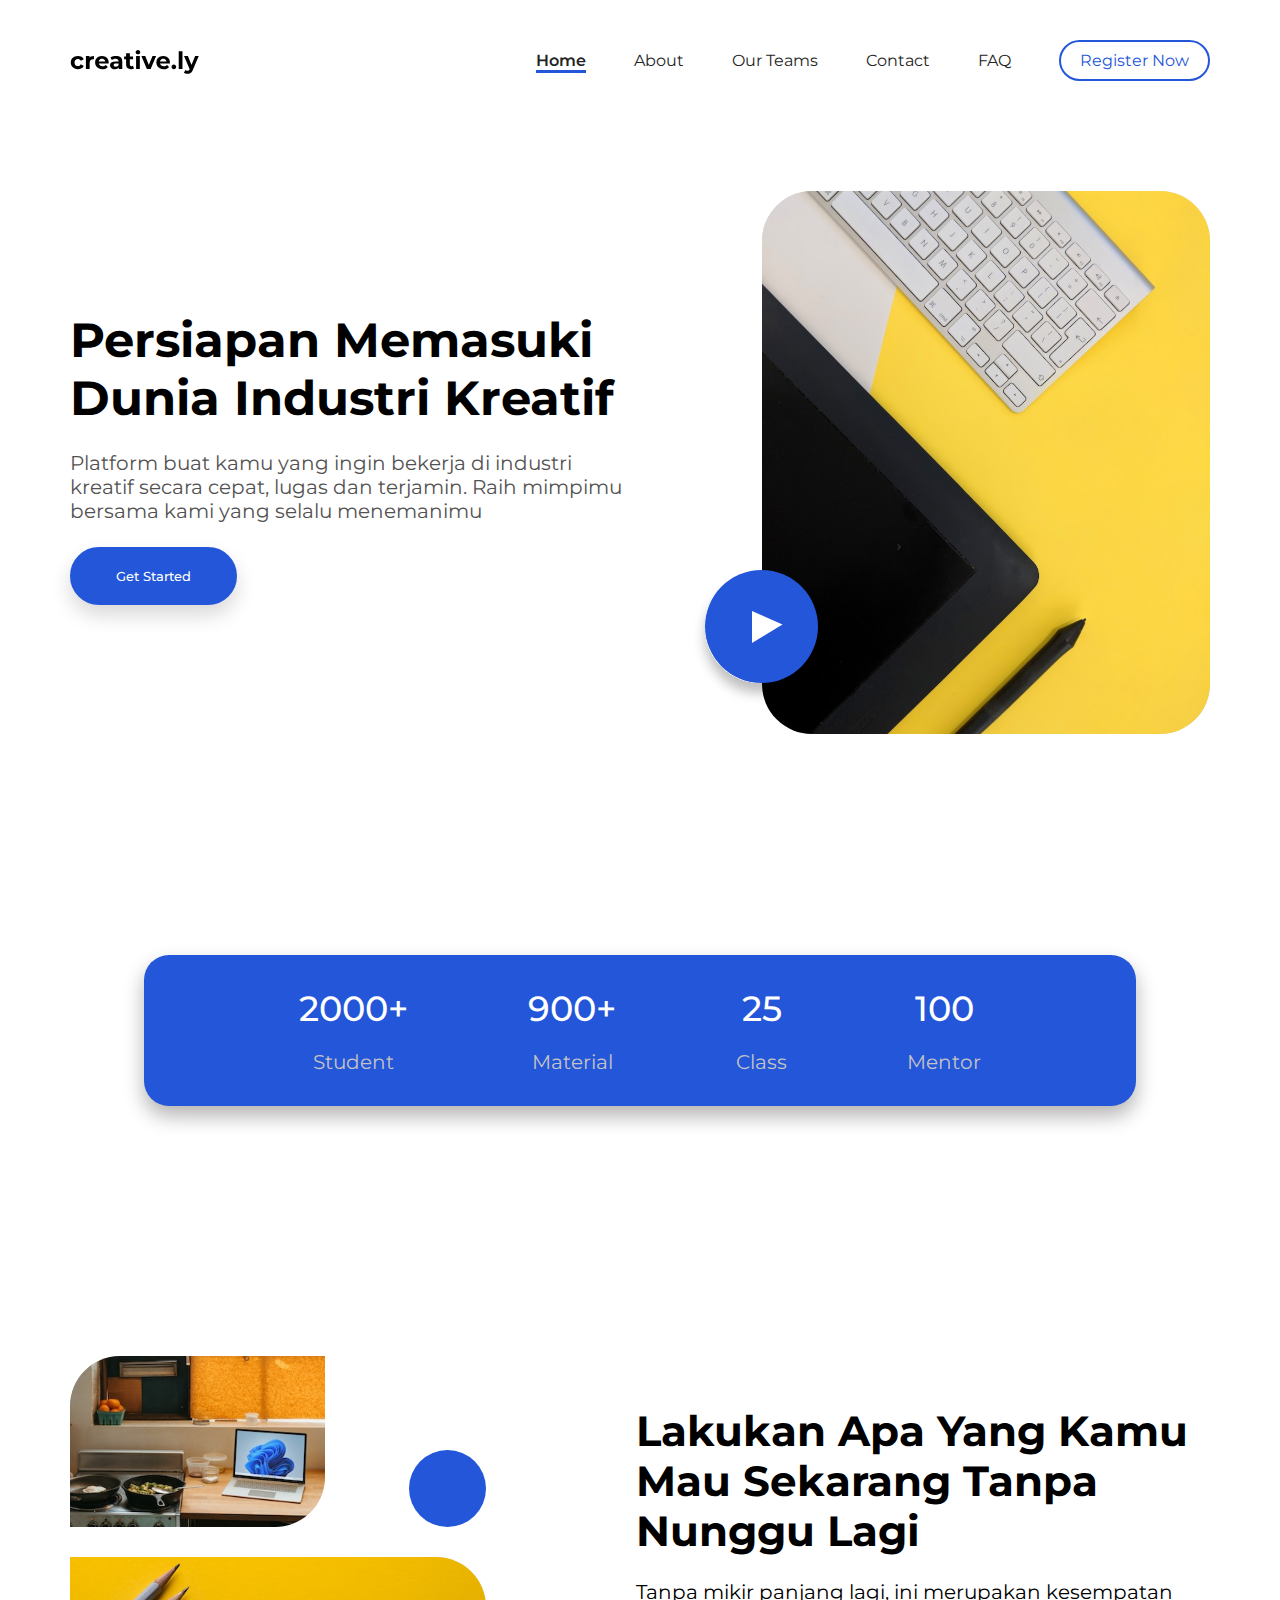
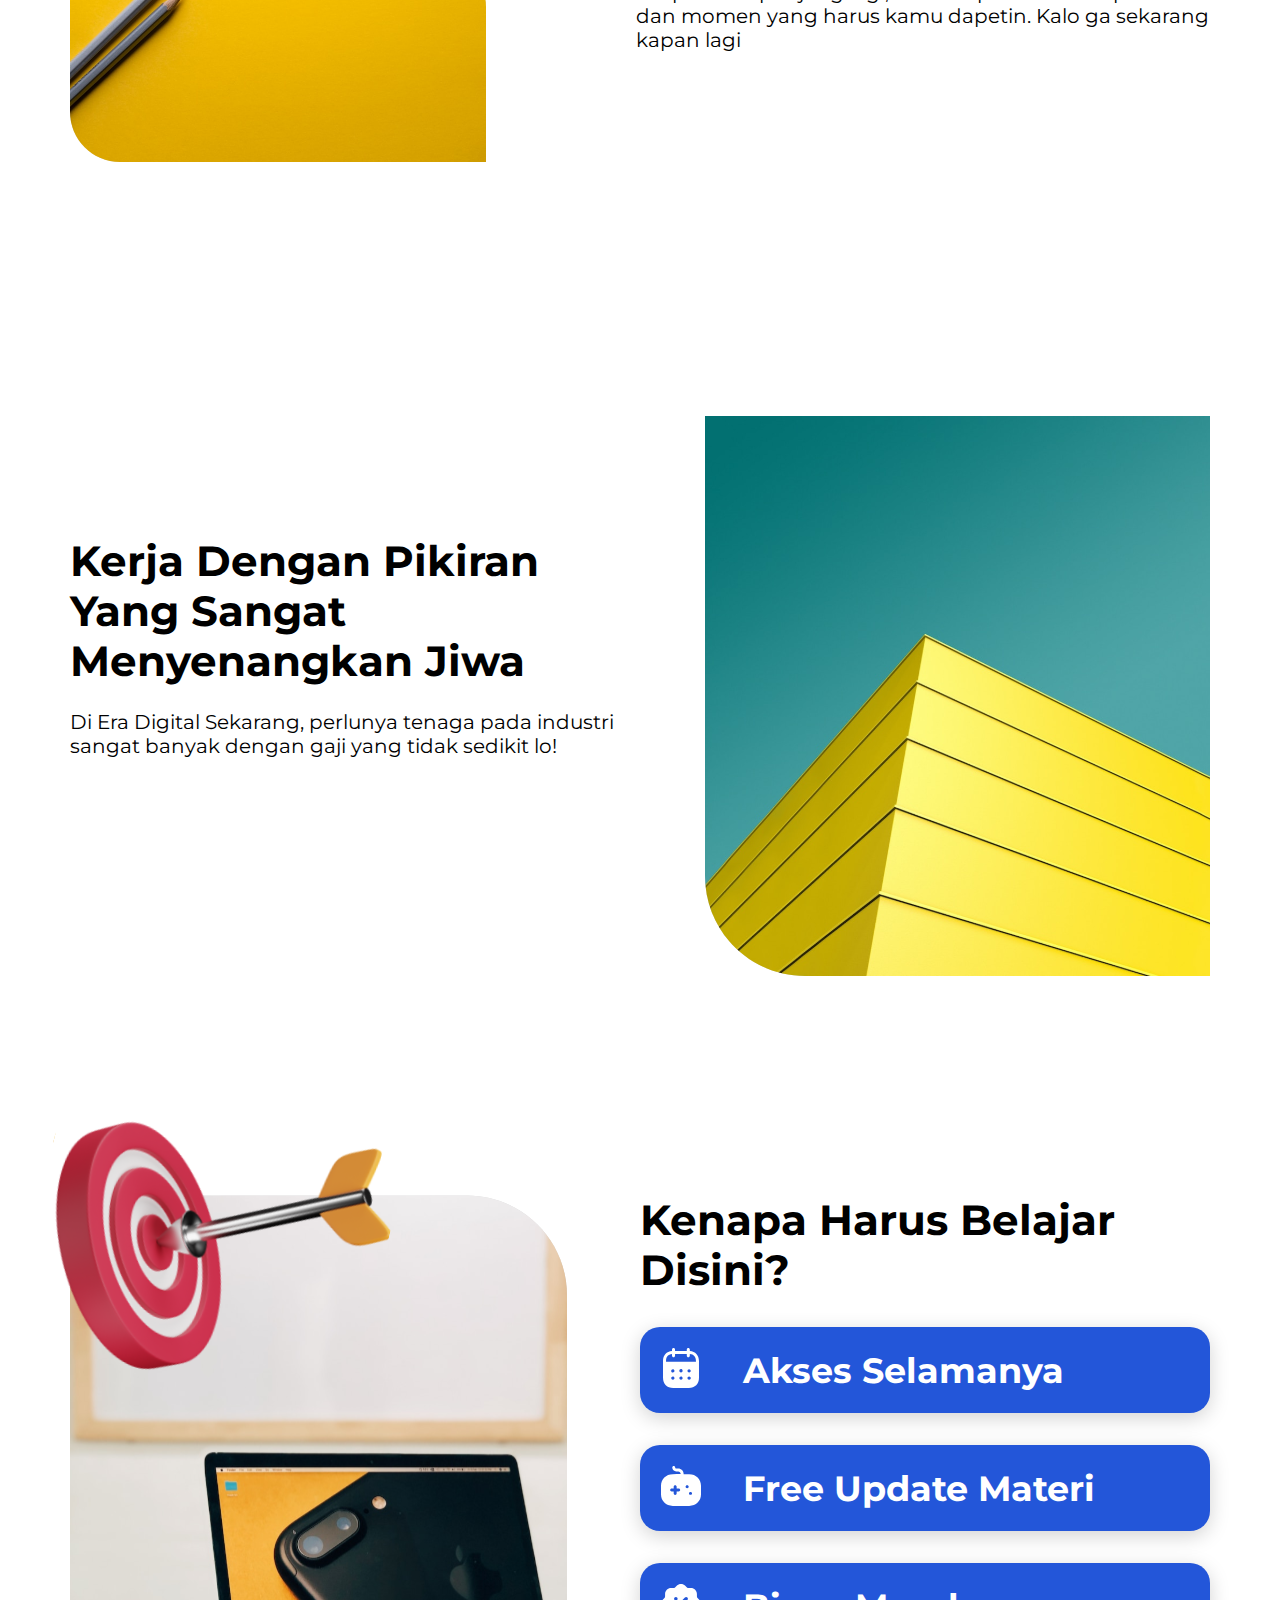
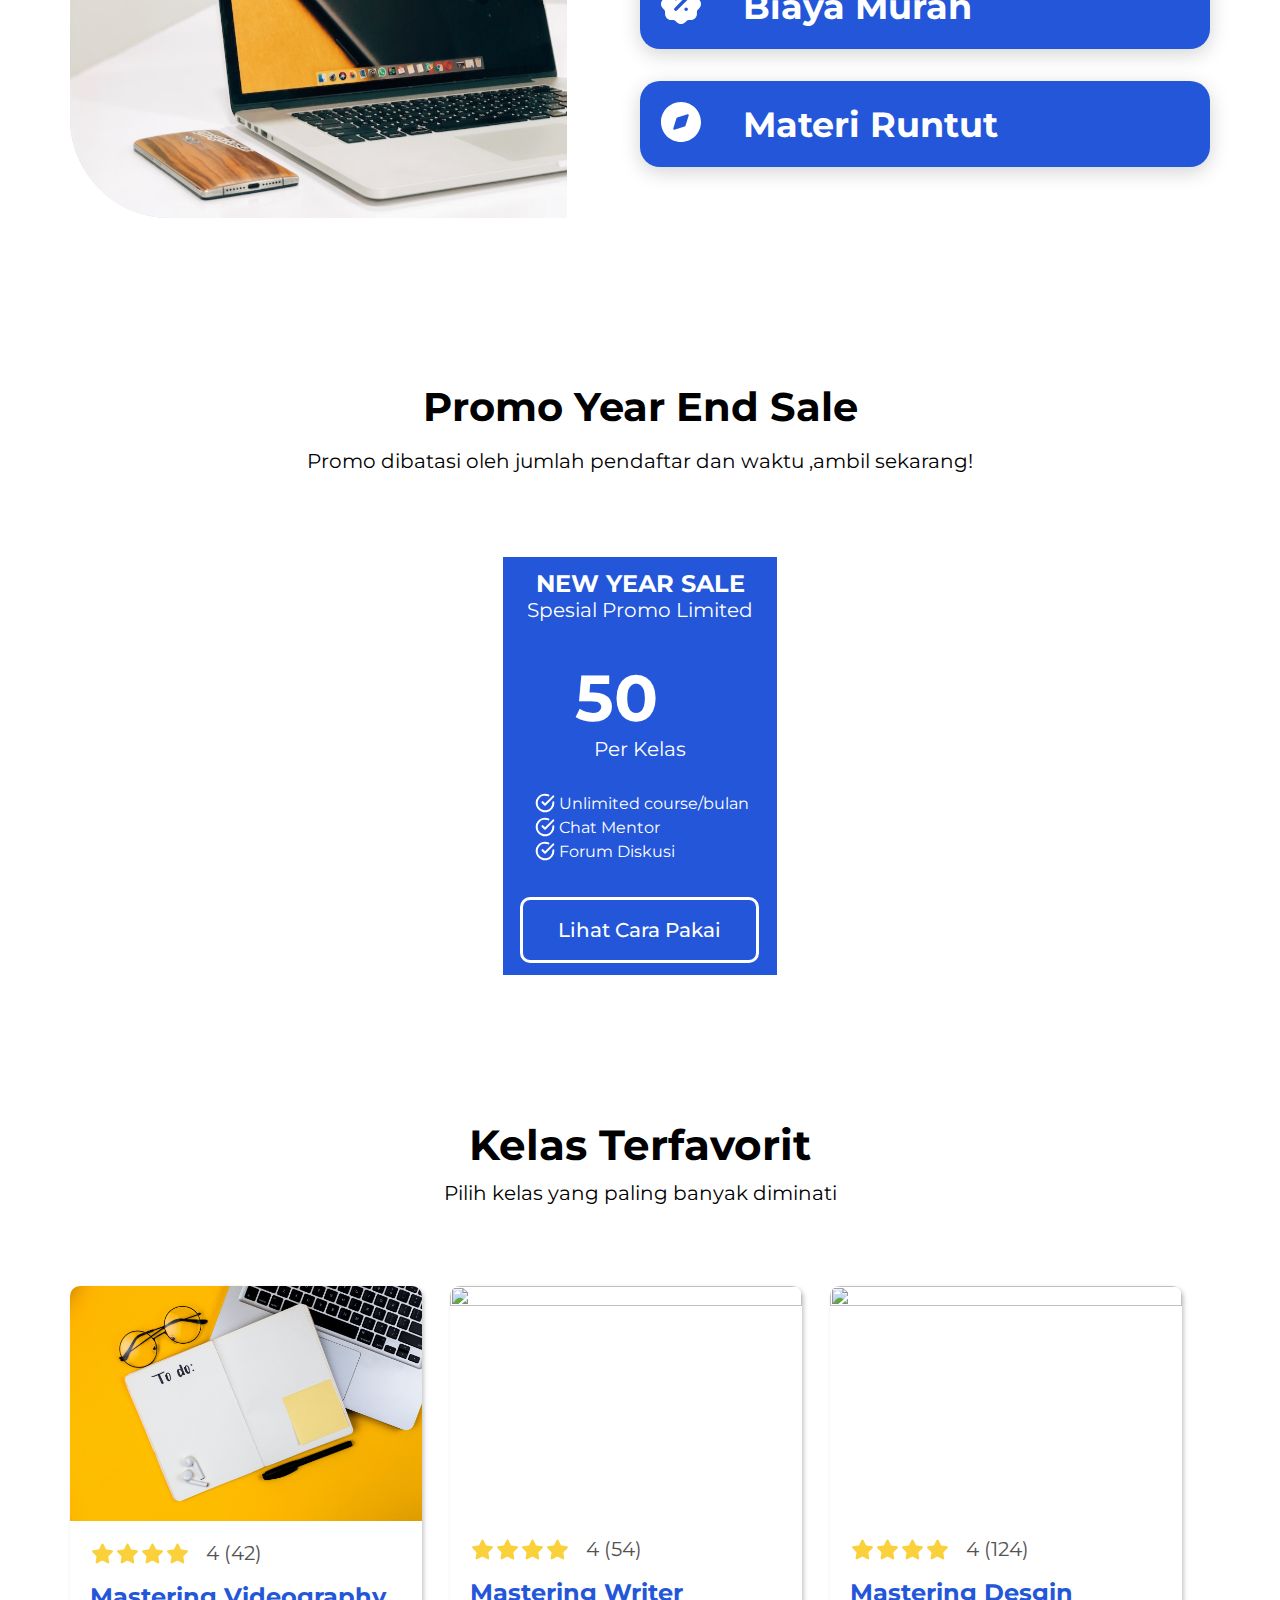
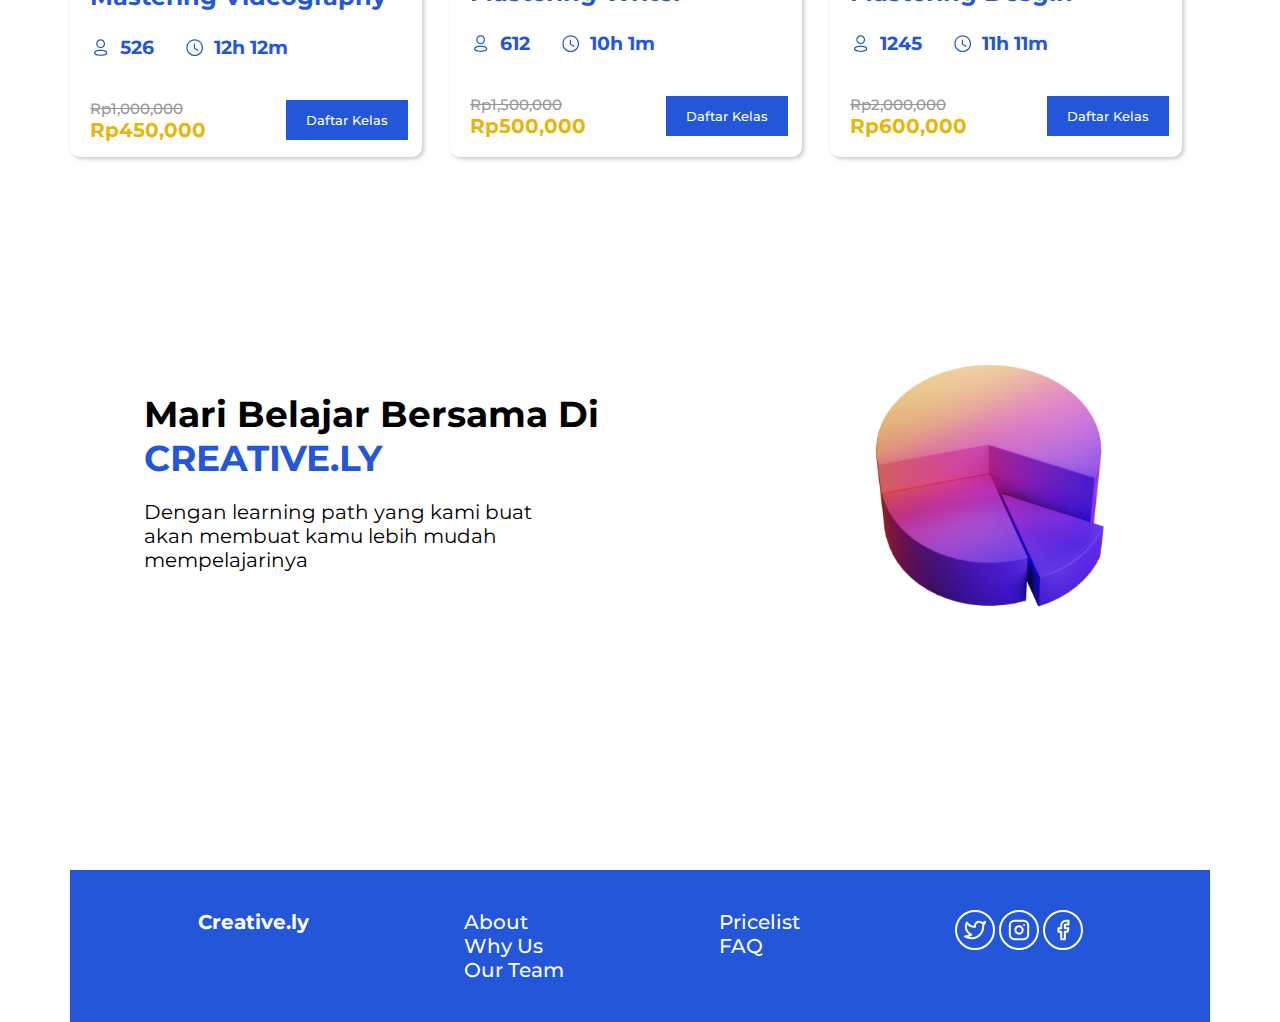
==== commit d4e4b724: "footer" ====
--- a/index.html
+++ b/index.html
@@ -277,6 +277,30 @@
             <img src="assets/img/Rectangle.svg" alt="" srcset="">
         </div>
     </section>   
+    <!--Footer-->
+    <footer>
+        <div class="logo-place">
+            <h1>Creative.ly</h1>
+        </div>
+        <div class="pg-1">
+            <ul>
+                <li>About</li>
+                <li>Why Us</li>
+                <li>Our Team</li>
+            </ul>
+        </div>
+        <div class="pg-2">
+            <ul>
+                <li>Pricelist</li>
+                <li>FAQ</li>
+            </ul>
+        </div>
+        <div class="pg-3">
+            <img src="assets/img/twitter.svg" alt="" srcset="">
+            <img src="assets/img/instagram.svg" alt="" srcset="">
+            <img src="assets/img/facebook.svg" alt="" srcset="">
+        </div>
+    </footer>
     </div>
 </body>
 </html>--- a/assets/css/style.css
+++ b/assets/css/style.css
@@ -455,4 +455,29 @@
     font-size: 20px;
     width: 60%;
     margin-top: 20px;
+}
+
+footer{
+    margin-top: 230px;
+    display: flex;
+    justify-content: space-around;
+    background-color: #2356D9;
+    padding: 40px 50px;
+    color: #fff;
+}
+
+.logo-place{
+    font-size: 10px;
+}
+
+.pg-1 li{
+    list-style: none;
+    font-weight: 500;
+    font-size: 20px;
+}
+
+.pg-2 li{
+    font-size: 20px;
+    list-style: none;
+    font-weight: 500;
 }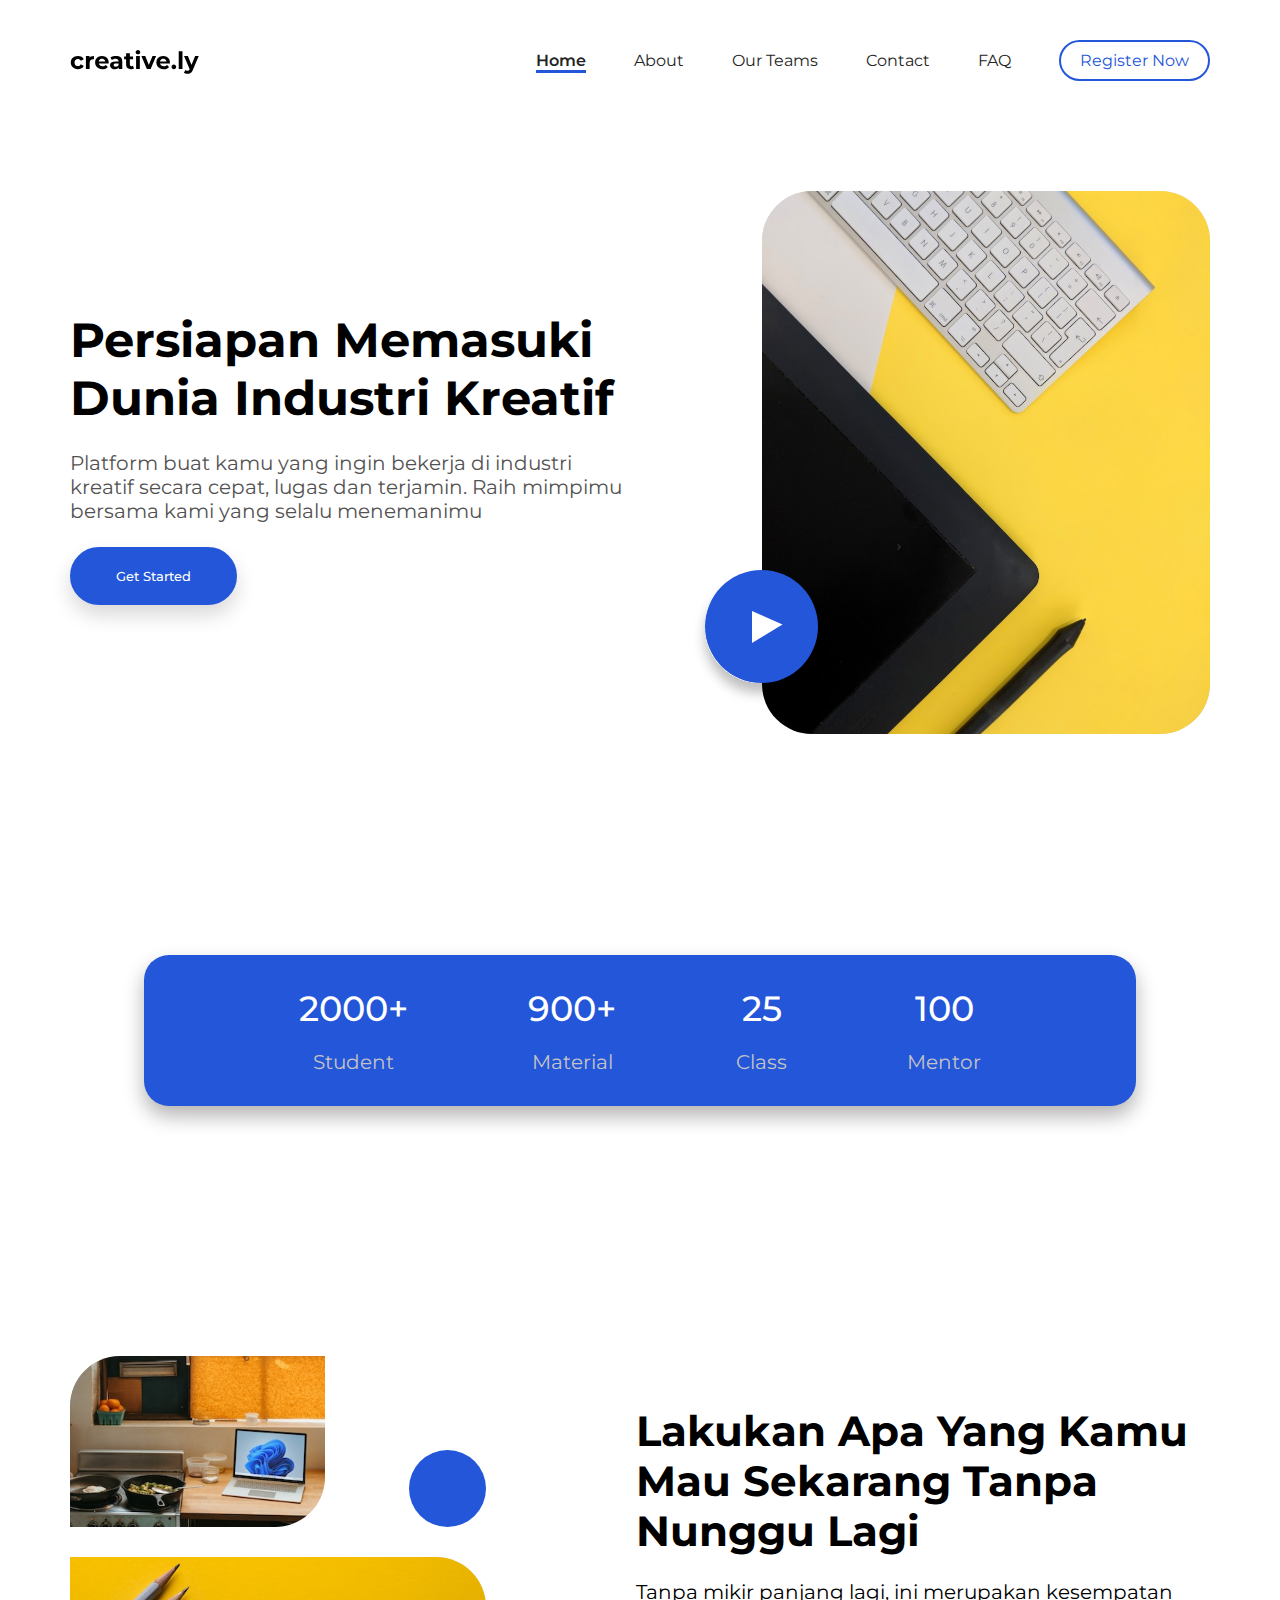
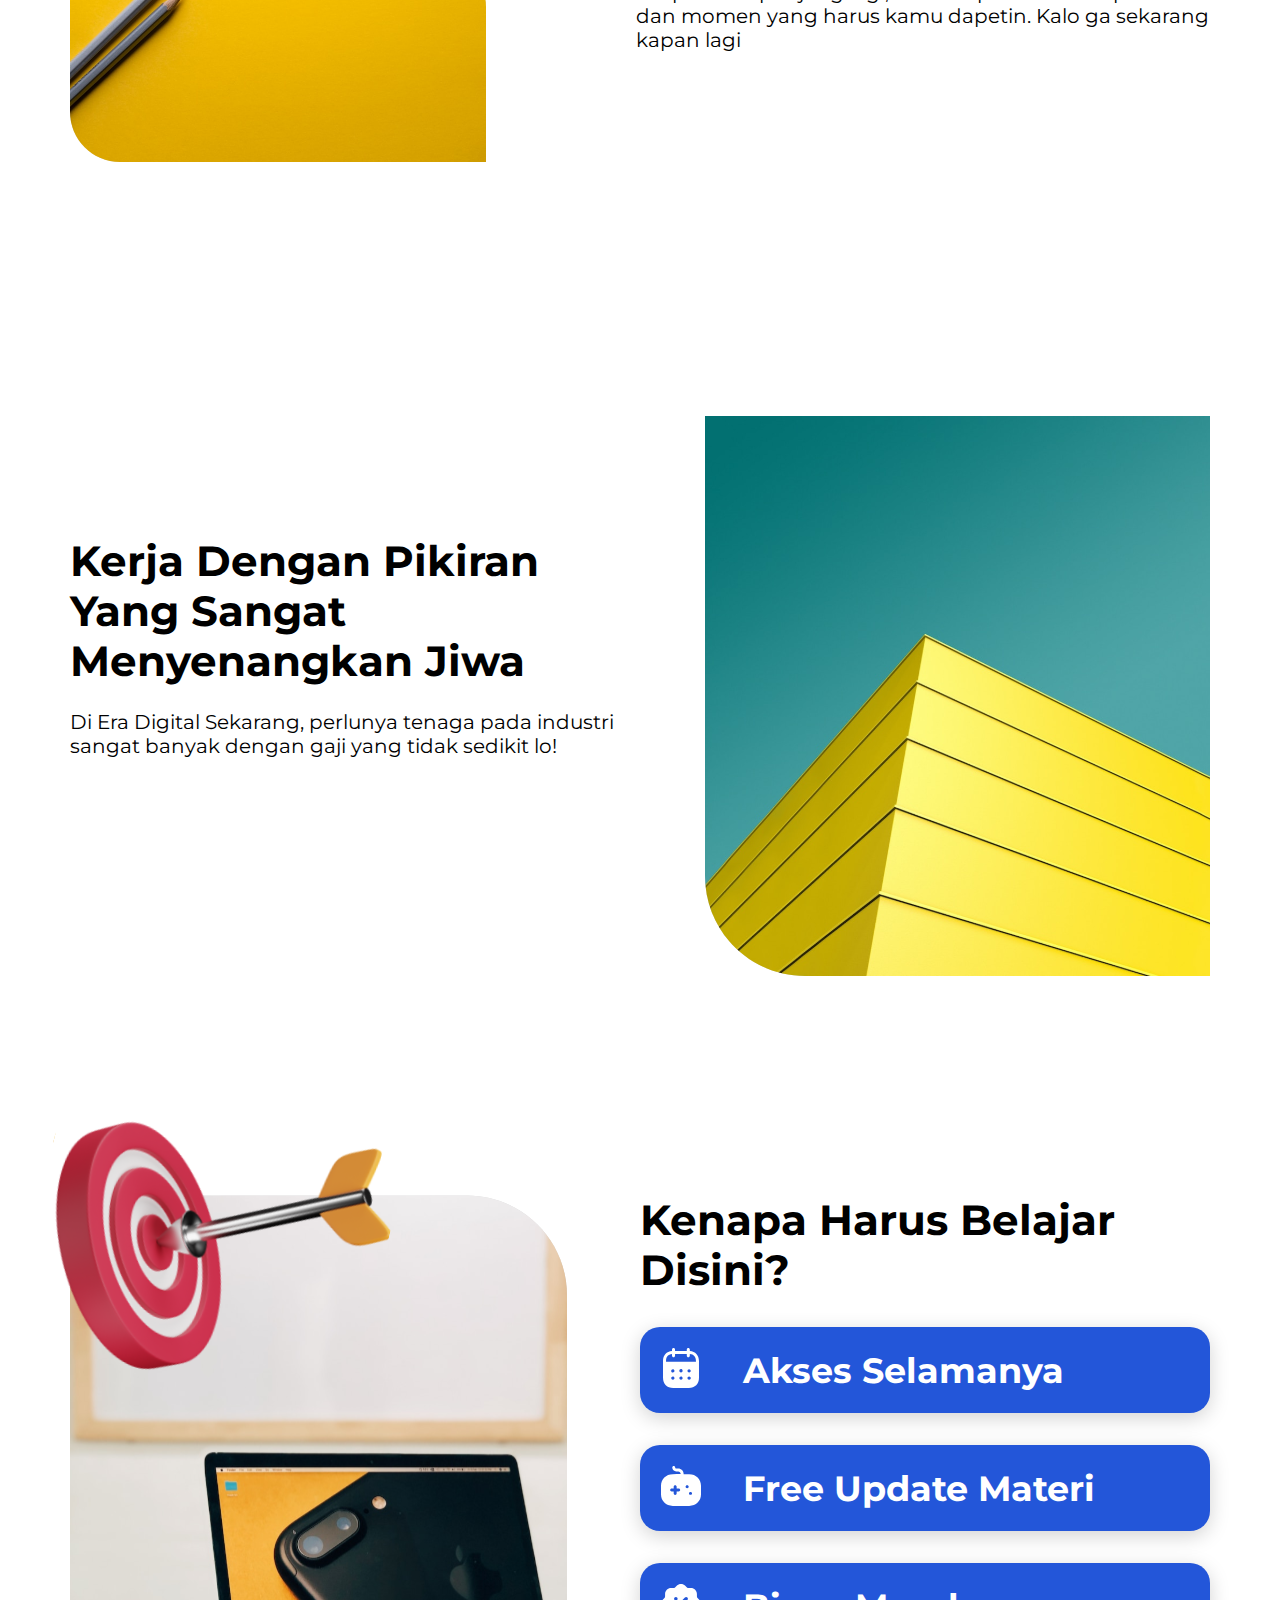
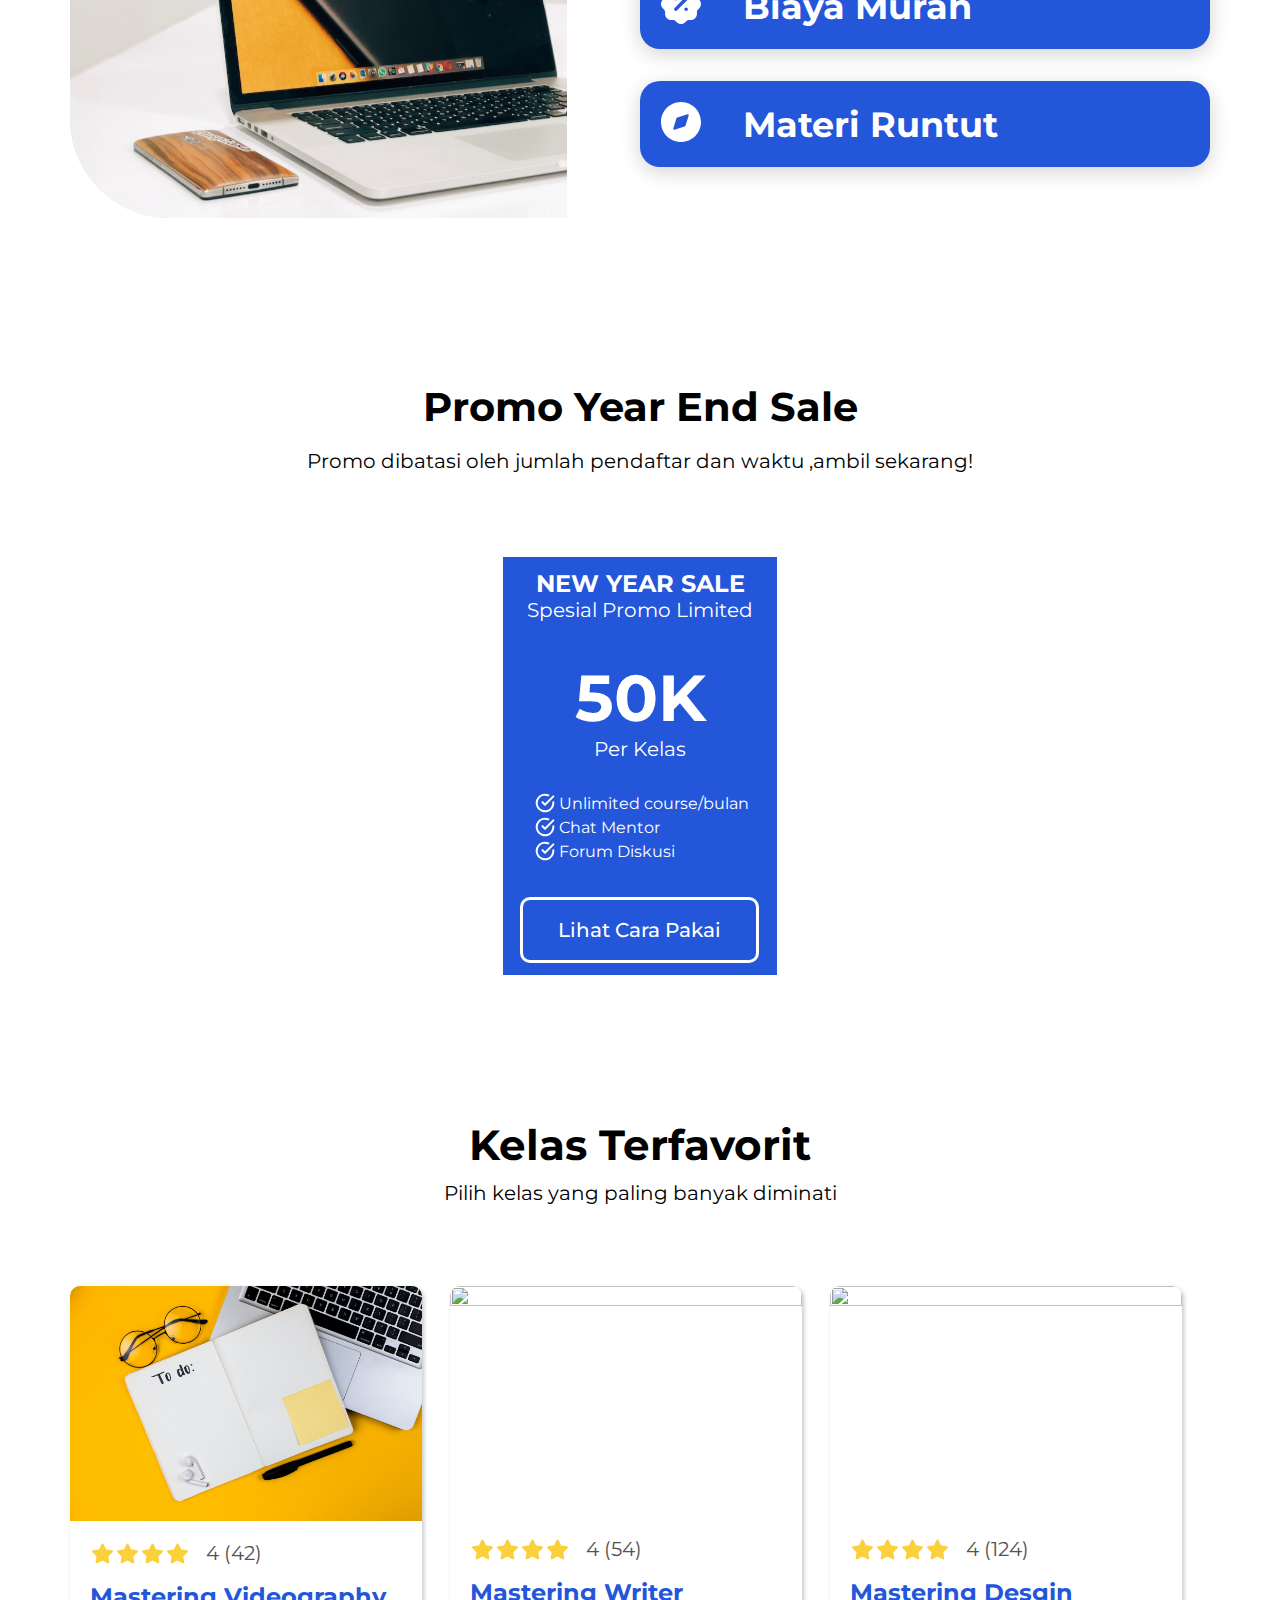
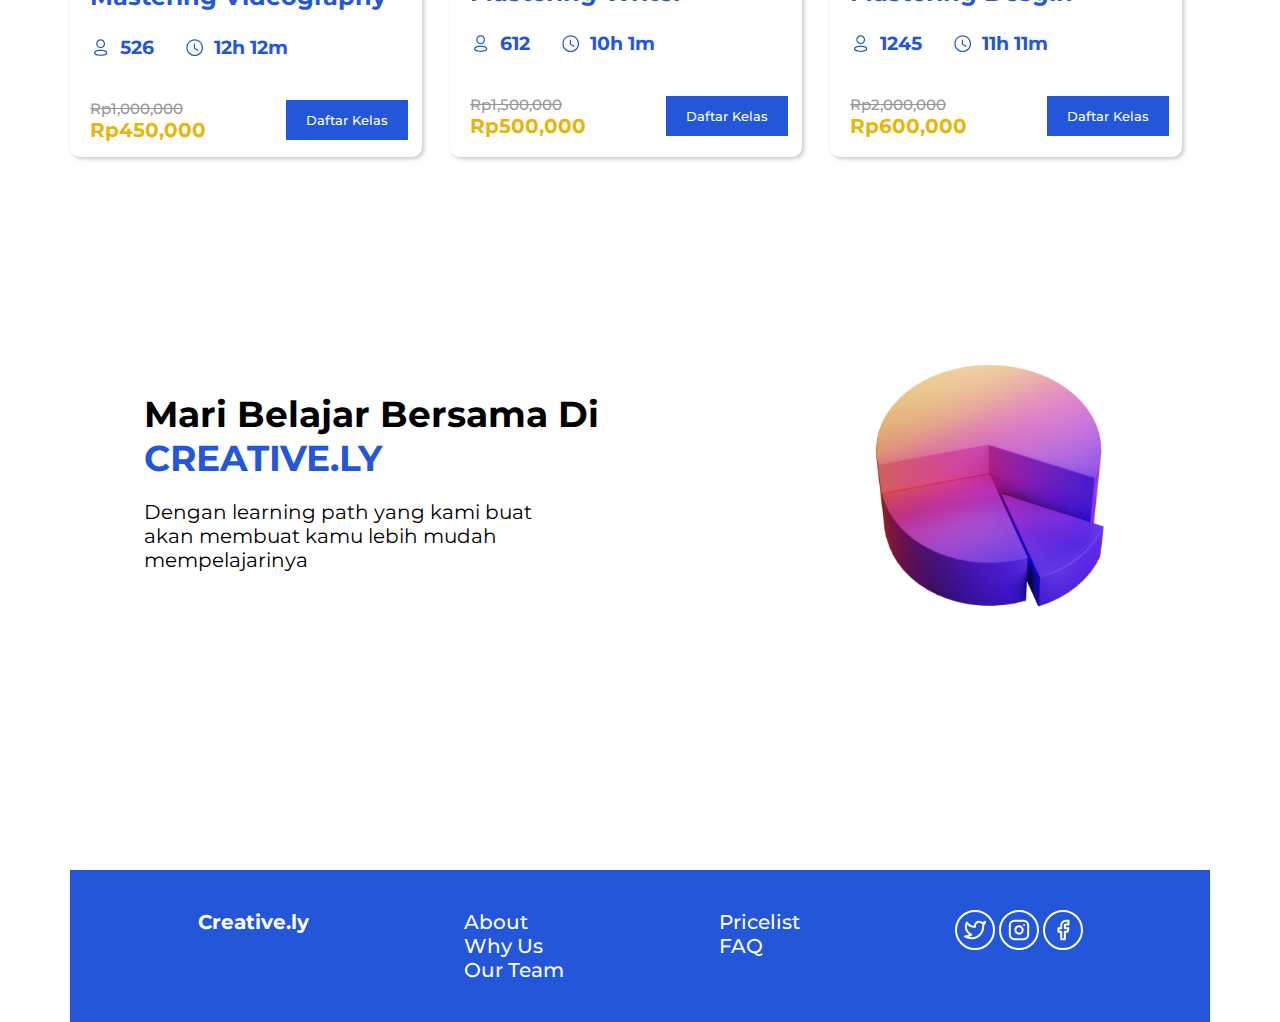
==== commit 59bfbfd9: "fix price card" ====
--- a/index.html
+++ b/index.html
@@ -130,7 +130,7 @@
                 <p>Spesial Promo Limited</p>
                 </div>
                 <div class="pricing">
-                    <h1>50<span>K</span> </h1>
+                    <h1>50K</h1>
                     <p class="pricing">Per Kelas</p>
                 </div>
                 <div class="feature-list">
